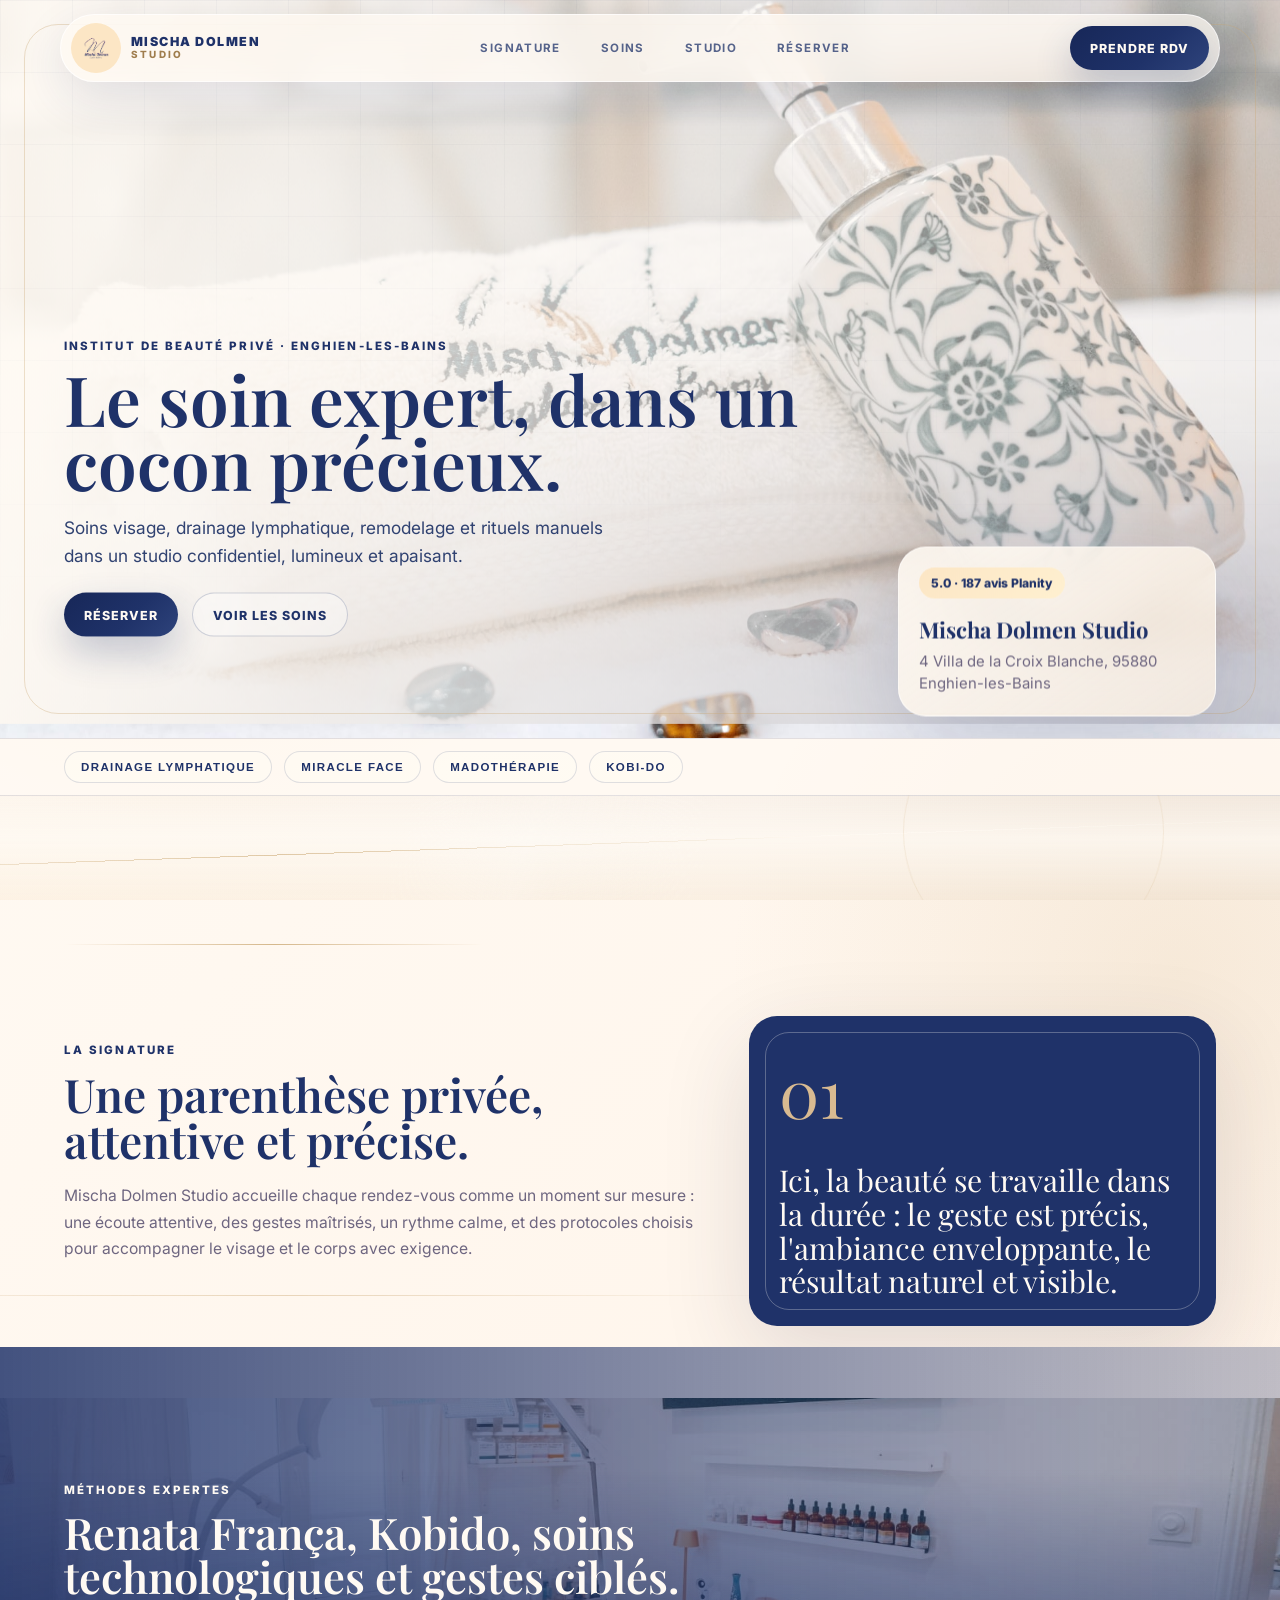
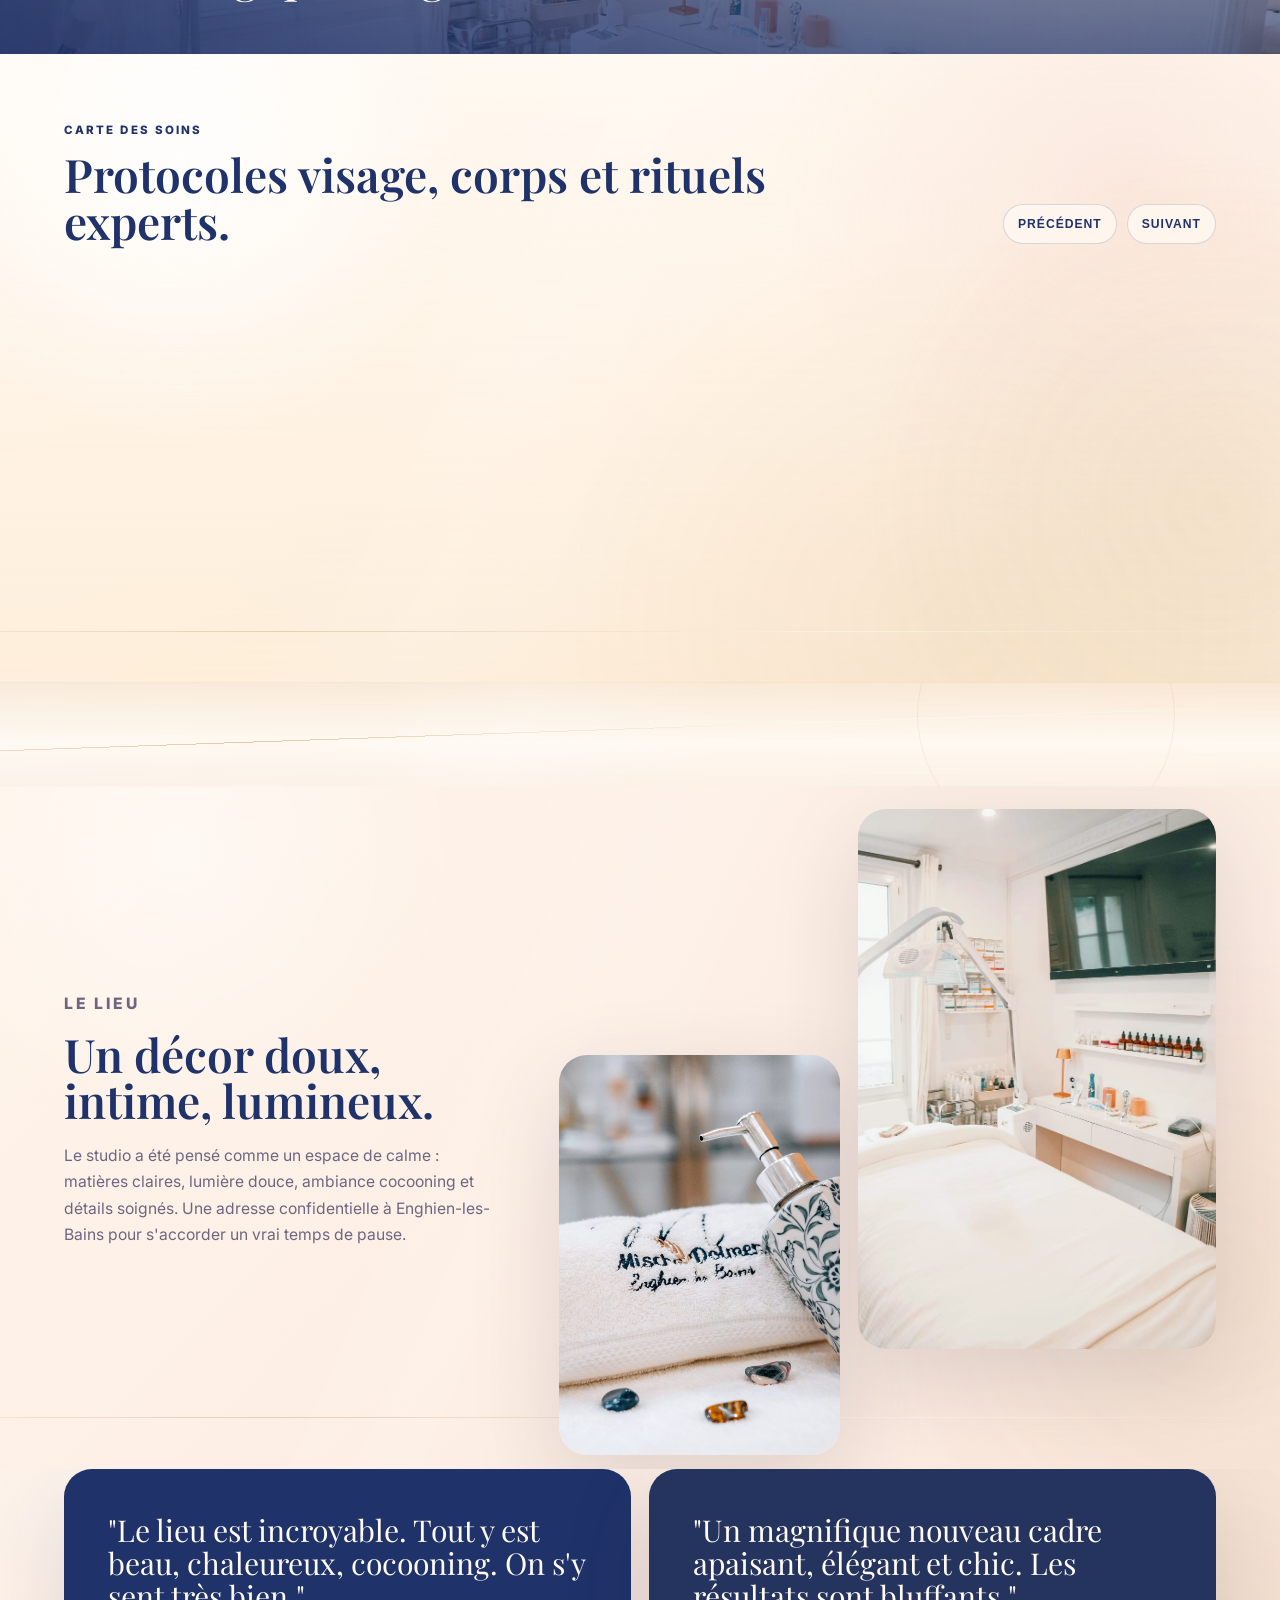
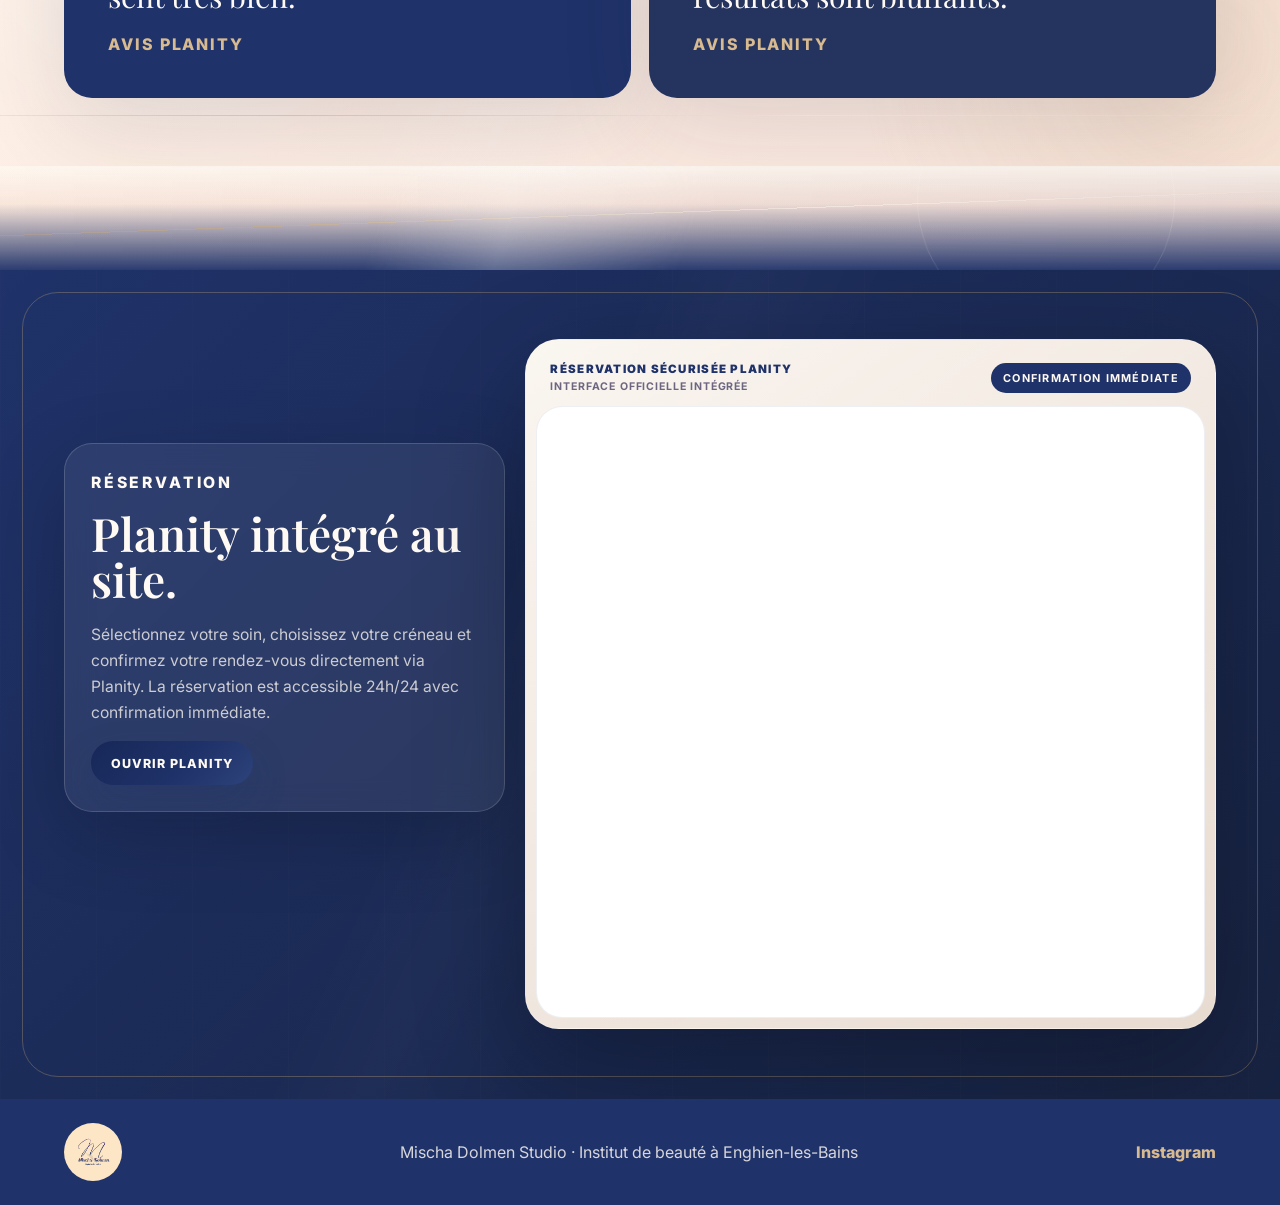
==== index.html @ 1330e783 "Add files via upload" ====
<!doctype html>
<html lang="fr">
  <head>
    <meta charset="utf-8">
    <meta name="viewport" content="width=device-width, initial-scale=1">
    <meta
      name="description"
      content="Mischa Dolmen Studio, institut de beauté luxe à Enghien-les-Bains. Drainage lymphatique, Miracle Face et soins Renata França.">
    <title>Mischa Dolmen Studio | Institut de beauté à Enghien-les-Bains</title>
    <link rel="preconnect" href="https://fonts.googleapis.com">
    <link rel="preconnect" href="https://fonts.gstatic.com" crossorigin>
    <link
      href="https://fonts.googleapis.com/css2?family=Inter:wght@400;500;600;700&family=Playfair+Display:wght@500;600;700&display=swap"
      rel="stylesheet">
    <link rel="stylesheet" href="styles.css?v=6">
  </head>
  <body>
    <header class="site-header" data-header>
      <a class="brand-lockup" href="#accueil" aria-label="Retour à l'accueil">
        <span class="brand-mark">
          <img src="assets/logo.png" alt="Mischa Dolmen Studio">
        </span>
        <span class="brand-title" aria-hidden="true">
          <strong>Mischa Dolmen</strong>
          <small>Studio</small>
        </span>
      </a>

      <nav class="desktop-nav" aria-label="Navigation principale">
        <a href="#signature">Signature</a>
        <a href="#soins">Soins</a>
        <a href="#studio">Studio</a>
        <a href="#reservation">Réserver</a>
      </nav>

      <a class="header-cta" href="#reservation">Prendre RDV</a>
    </header>

    <main id="accueil">
      <section class="hero luxury-surface">
        <div class="hero-media" aria-hidden="true" data-parallax data-speed="-0.14" data-range="62">
          <img src="assets/studio-detail.jpg?v=2" alt="">
        </div>
        <div class="hero-sheen" aria-hidden="true"></div>

        <div class="hero-content reveal" data-parallax data-speed="0.05">
          <p class="eyebrow">Institut de beauté privé · Enghien-les-Bains</p>
          <h1>Le soin expert, dans un cocon précieux.</h1>
          <p class="hero-copy">
            Soins visage, drainage lymphatique, remodelage et rituels manuels
            dans un studio confidentiel, lumineux et apaisant.
          </p>
          <div class="hero-actions">
            <a class="button primary" href="#reservation">Réserver</a>
            <a class="button ghost" href="#soins">Voir les soins</a>
          </div>
        </div>

        <aside class="hero-card reveal" aria-label="Informations rapides" data-parallax data-speed="-0.07" data-range="44">
          <span class="rating">5.0 · 187 avis Planity</span>
          <strong>Mischa Dolmen Studio</strong>
          <p>4 Villa de la Croix Blanche, 95880 Enghien-les-Bains</p>
        </aside>
      </section>

      <section class="marquee" aria-label="Accès rapides aux soins">
        <button type="button" data-service-jump="drainage">Drainage lymphatique</button>
        <button type="button" data-service-jump="miracle-face">Miracle Face</button>
        <button type="button" data-service-jump="madotherapie">Madothérapie</button>
        <button type="button" data-service-jump="kobido">KOBI-DO</button>
      </section>

      <div class="depth-transition depth-transition--pearl" aria-hidden="true" data-transition>
        <span></span>
        <span></span>
        <span></span>
      </div>

      <section class="section split ritual-section depth-scene" id="signature" data-depth-scene>
        <div class="section-copy reveal">
          <p class="eyebrow">La signature</p>
          <h2>Une parenthèse privée, attentive et précise.</h2>
          <p>
            Mischa Dolmen Studio accueille chaque rendez-vous comme un moment
            sur mesure : une écoute attentive, des gestes maîtrisés, un rythme
            calme, et des protocoles choisis pour accompagner le visage et le
            corps avec exigence.
          </p>
        </div>
        <div class="statement reveal" data-parallax data-speed="-0.1" data-range="48">
          <span>01</span>
          <p>
            Ici, la beauté se travaille dans la durée : le geste est précis,
            l'ambiance enveloppante, le résultat naturel et visible.
          </p>
        </div>
      </section>

      <section class="parallax-break" aria-label="Méthodes expertes">
        <div class="parallax-break__image" data-parallax data-speed="-0.12" data-range="82">
          <img src="assets/studio-room.jpg?v=2" alt="">
        </div>
        <div class="parallax-break__content reveal">
          <p class="eyebrow">Méthodes expertes</p>
          <h2>Renata França, Kobido, soins technologiques et gestes ciblés.</h2>
        </div>
      </section>

      <section class="section services depth-scene depth-scene--blush" id="soins" data-depth-scene>
        <div class="section-heading reveal">
          <div>
            <p class="eyebrow">Carte des soins</p>
            <h2>Protocoles visage, corps et rituels experts.</h2>
          </div>
          <div class="slider-controls" aria-label="Contrôles du slider des soins">
            <button class="slider-button" type="button" data-slider-prev aria-label="Voir les soins précédents">Précédent</button>
            <button class="slider-button" type="button" data-slider-next aria-label="Voir les soins suivants">Suivant</button>
          </div>
        </div>

        <div class="service-slider reveal" data-slider>
          <div class="service-track" data-slider-track>
            <article class="service-card" data-service-card="miracle-touch">
              <span>Signature</span>
              <h3>Miracle Touch</h3>
              <p>90 min · 180 €</p>
              <a href="#reservation">Réserver</a>
            </article>
            <article class="service-card" data-service-card="drainage">
              <span>Corps</span>
              <h3>Drainage Lymphatique</h3>
              <p>60 min · 130 €</p>
              <a href="#reservation">Réserver</a>
            </article>
            <article class="service-card" data-service-card="remodelage">
              <span>Corps</span>
              <h3>Remodelage</h3>
              <p>60 min · 130 €</p>
              <a href="#reservation">Réserver</a>
            </article>
            <article class="service-card" data-service-card="miracle-face">
              <span>Visage</span>
              <h3>Miracle Face</h3>
              <p>40 min · 80 €</p>
              <a href="#reservation">Réserver</a>
            </article>
            <article class="service-card">
              <span>Détente</span>
              <h3>Massage Relaxant</h3>
              <p>60 min · 130 €</p>
              <a href="#reservation">Réserver</a>
            </article>
            <article class="service-card" data-service-card="kobido">
              <span>Visage</span>
              <h3>KOBI-DO</h3>
              <p>60 min · 110 €</p>
              <a href="#reservation">Réserver</a>
            </article>
            <article class="service-card">
              <span>Visage</span>
              <h3>GUA SHA</h3>
              <p>60 min · 110 €</p>
              <a href="#reservation">Réserver</a>
            </article>
            <article class="service-card">
              <span>Technologie</span>
              <h3>Hydro-Facial Complet</h3>
              <p>60 min · 140 €</p>
              <a href="#reservation">Réserver</a>
            </article>
            <article class="service-card">
              <span>Peau</span>
              <h3>Nanoneedling</h3>
              <p>Anti-acné, anti-âge ou anti-tâche · 110 €</p>
              <a href="#reservation">Réserver</a>
            </article>
            <article class="service-card">
              <span>Peau</span>
              <h3>Peeling ciblé</h3>
              <p>Pure, Glow ou Refresh · 110 €</p>
              <a href="#reservation">Réserver</a>
            </article>
            <article class="service-card">
              <span>Combo</span>
              <h3>Miracle Face + Drainage</h3>
              <p>100 min · 195 €</p>
              <a href="#reservation">Réserver</a>
            </article>
            <article class="service-card">
              <span>Combo</span>
              <h3>Miracle Face + Remodelage</h3>
              <p>100 min · 195 €</p>
              <a href="#reservation">Réserver</a>
            </article>
            <article class="service-card" data-service-card="madotherapie">
              <span>Madothérapie</span>
              <h3>1 zone</h3>
              <p>50 min · 85 €</p>
              <a href="#reservation">Réserver</a>
            </article>
            <article class="service-card">
              <span>Madothérapie</span>
              <h3>Sur mesure</h3>
              <p>80 min · 180 €</p>
              <a href="#reservation">Réserver</a>
            </article>
            <article class="service-card">
              <span>Express</span>
              <h3>Massage crânien</h3>
              <p>30 €</p>
              <a href="#reservation">Réserver</a>
            </article>
          </div>
        </div>
      </section>

      <div class="depth-transition depth-transition--cream" aria-hidden="true" data-transition>
        <span></span>
        <span></span>
        <span></span>
      </div>

      <section class="studio depth-scene depth-scene--studio" id="studio" data-depth-scene>
        <div class="studio-copy reveal">
          <p class="eyebrow">Le lieu</p>
          <h2>Un décor doux, intime, lumineux.</h2>
          <p>
            Le studio a été pensé comme un espace de calme : matières claires,
            lumière douce, ambiance cocooning et détails soignés. Une adresse
            confidentielle à Enghien-les-Bains pour s'accorder un vrai temps de
            pause.
          </p>
        </div>
        <div class="studio-gallery">
          <img class="reveal" src="assets/studio-detail.jpg?v=2" alt="Détail élégant du studio Mischa Dolmen" data-parallax data-speed="-0.1" data-range="58">
          <img class="reveal" src="assets/studio-room.jpg?v=2" alt="Cabine de soin lumineuse du studio Mischa Dolmen" data-parallax data-speed="0.08" data-range="48">
        </div>
      </section>

      <section class="section testimonials depth-scene depth-scene--navy" aria-label="Avis clientes" data-depth-scene>
        <div class="quote-card reveal">
          <p>
            "Le lieu est incroyable. Tout y est beau, chaleureux, cocooning.
            On s'y sent très bien."
          </p>
          <span>Avis Planity</span>
        </div>
        <div class="quote-card reveal">
          <p>
            "Un magnifique nouveau cadre apaisant, élégant et chic. Les résultats
            sont bluffants."
          </p>
          <span>Avis Planity</span>
        </div>
      </section>

      <div class="depth-transition depth-transition--night" aria-hidden="true" data-transition>
        <span></span>
        <span></span>
        <span></span>
      </div>

      <section class="booking" id="reservation">
        <div class="booking-intro reveal">
          <p class="eyebrow">Réservation</p>
          <h2>Planity intégré au site.</h2>
          <p>
            Sélectionnez votre soin, choisissez votre créneau et confirmez votre
            rendez-vous directement via Planity. La réservation est accessible
            24h/24 avec confirmation immédiate.
          </p>
          <a
            class="button primary"
            href="https://www.planity.com/mischa-dolmen-studio-enghien-les-bains-95880"
            target="_blank"
            rel="noreferrer">
            Ouvrir Planity
          </a>
        </div>

        <div class="booking-embed reveal">
          <div class="embed-topline">
            <div>
              <span>Réservation sécurisée Planity</span>
              <small>Interface officielle intégrée</small>
            </div>
            <strong>Confirmation immédiate</strong>
          </div>
          <iframe
            title="Réservation Planity - Mischa Dolmen Studio"
            src="https://www.planity.com/mischa-dolmen-studio-enghien-les-bains-95880"
            loading="lazy">
          </iframe>
        </div>
      </section>
    </main>

    <footer class="site-footer">
      <img src="assets/logo.png" alt="Mischa Dolmen Studio">
      <p>Mischa Dolmen Studio · Institut de beauté à Enghien-les-Bains</p>
      <a href="https://www.instagram.com/mischa.dolmen/" target="_blank" rel="noreferrer">Instagram</a>
    </footer>

    <script src="script.js?v=3"></script>
  </body>
</html>
---- styles.css ----
:root {
  --peach: #fce6c5;
  --peach-quiet: #fff3e4;
  --cream: #fffaf3;
  --blush: #f6d8ce;
  --sand: #d8ba91;
  --champagne: #cba873;
  --gold-deep: #9f7d4d;
  --navy: #1f3269;
  --navy-soft: #304271;
  --ink: #17223f;
  --muted: #6e6680;
  --line: rgba(31, 50, 105, 0.13);
  --shadow: 0 28px 90px rgba(49, 40, 62, 0.14);
  --serif: "Playfair Display", Georgia, serif;
  --sans: Inter, "Open Sans", Arial, sans-serif;
}

* {
  box-sizing: border-box;
}

html {
  scroll-behavior: smooth;
  scroll-padding-top: 92px;
}

body {
  margin: 0;
  background:
    radial-gradient(circle at 16% 8%, rgba(252, 230, 197, 0.84), transparent 30rem),
    radial-gradient(circle at 92% 22%, rgba(203, 168, 115, 0.16), transparent 28rem),
    linear-gradient(135deg, #fffbf5 0%, #fff5eb 42%, #f7dfd5 100%);
  color: var(--ink);
  font-family: var(--sans);
}

body::before {
  position: fixed;
  inset: 0;
  z-index: -1;
  pointer-events: none;
  content: "";
  background-image:
    linear-gradient(rgba(31, 50, 105, 0.035) 1px, transparent 1px),
    linear-gradient(90deg, rgba(31, 50, 105, 0.03) 1px, transparent 1px);
  background-size: 72px 72px;
  mask-image: linear-gradient(to bottom, black, transparent 74%);
}

a {
  color: inherit;
  text-decoration: none;
}

img {
  display: block;
  max-width: 100%;
}

.site-header {
  position: fixed;
  top: 14px;
  left: 50%;
  z-index: 20;
  display: grid;
  grid-template-columns: auto 1fr auto;
  align-items: center;
  width: min(1160px, calc(100% - 32px));
  padding: 8px 10px;
  border: 1px solid rgba(255, 255, 255, 0.7);
  border-radius: 999px;
  background: rgba(255, 250, 243, 0.76);
  box-shadow: 0 18px 50px rgba(31, 50, 105, 0.11);
  backdrop-filter: blur(18px);
  transform: translateX(-50%);
  transition: background 220ms ease, box-shadow 220ms ease, transform 220ms ease;
}

.site-header.is-scrolled {
  background: rgba(255, 250, 243, 0.93);
  box-shadow: 0 16px 42px rgba(31, 50, 105, 0.16);
}

.brand-lockup {
  display: inline-flex;
  gap: 10px;
  align-items: center;
  min-width: 0;
}

.brand-mark {
  display: grid;
  flex: 0 0 auto;
  place-items: center;
  width: 50px;
  height: 50px;
  overflow: hidden;
  border-radius: 50%;
  background: var(--peach);
}

.brand-mark img {
  width: 44px;
  height: 44px;
  object-fit: contain;
}

.brand-title {
  display: grid;
  gap: 1px;
  color: var(--navy);
  line-height: 1;
  text-transform: uppercase;
}

.brand-title strong {
  font-size: 0.78rem;
  font-weight: 900;
  letter-spacing: 0.12em;
  white-space: nowrap;
}

.brand-title small {
  color: var(--gold-deep);
  font-size: 0.62rem;
  font-weight: 800;
  letter-spacing: 0.22em;
}

.desktop-nav {
  display: flex;
  justify-content: center;
  gap: clamp(16px, 3.6vw, 40px);
  color: var(--navy);
  font-size: 0.72rem;
  font-weight: 700;
  letter-spacing: 0.12em;
  text-transform: uppercase;
}

.desktop-nav a {
  opacity: 0.75;
  transition: opacity 180ms ease;
}

.desktop-nav a:hover {
  opacity: 1;
}

.header-cta,
.button {
  display: inline-flex;
  align-items: center;
  justify-content: center;
  min-height: 44px;
  padding: 0 20px;
  border-radius: 999px;
  font-size: 0.78rem;
  font-weight: 800;
  letter-spacing: 0.08em;
  text-transform: uppercase;
  transition: transform 240ms cubic-bezier(0.2, 0.8, 0.2, 1), box-shadow 240ms ease, background 240ms ease;
}

.header-cta,
.button.primary {
  background: linear-gradient(135deg, #172758 0%, var(--navy) 58%, #2e437b 100%);
  color: var(--cream);
  box-shadow: 0 16px 36px rgba(31, 50, 105, 0.24);
}

.header-cta:hover,
.button:hover,
.console-link:hover {
  transform: translateY(-2px);
}

.button.ghost {
  border: 1px solid rgba(31, 50, 105, 0.2);
  color: var(--navy);
  background: rgba(255, 255, 255, 0.34);
}

.button.secondary {
  background: var(--peach);
  color: var(--navy);
  box-shadow: inset 0 0 0 1px rgba(31, 50, 105, 0.1);
}

.hero {
  position: relative;
  display: grid;
  align-items: end;
  min-height: 82svh;
  padding: 112px clamp(18px, 5vw, 68px) 32px;
  overflow: hidden;
}

.luxury-surface::before {
  position: absolute;
  inset: 24px;
  z-index: -1;
  pointer-events: none;
  border: 1px solid rgba(203, 168, 115, 0.34);
  border-radius: 34px;
  content: "";
}

.hero-media {
  position: absolute;
  inset: 0;
  z-index: -2;
  will-change: transform;
}

.hero-media::after {
  position: absolute;
  inset: 0;
  content: "";
  background:
    linear-gradient(90deg, rgba(255, 250, 243, 0.96) 0%, rgba(255, 250, 243, 0.74) 42%, rgba(255, 244, 231, 0.4) 100%),
    linear-gradient(0deg, rgba(31, 50, 105, 0.34), transparent 48%);
}

.hero-media img {
  width: 100%;
  height: 100%;
  object-fit: cover;
  object-position: center 58%;
  filter: saturate(0.9) contrast(1.03);
  transform: scale(1.12);
}

.hero-sheen {
  position: absolute;
  inset: 0;
  z-index: -1;
  pointer-events: none;
  background:
    linear-gradient(115deg, transparent 0 38%, rgba(255, 255, 255, 0.22) 46%, transparent 56%),
    repeating-linear-gradient(90deg, rgba(203, 168, 115, 0.06) 0 1px, transparent 1px 108px);
  mix-blend-mode: soft-light;
  opacity: 0.35;
  transform: translate3d(calc(var(--scroll-progress, 0) * 28px), 0, 0);
  transition: transform 120ms linear;
}

.hero-content {
  max-width: 760px;
  padding-bottom: clamp(26px, 6vw, 66px);
}

.eyebrow {
  margin: 0 0 14px;
  color: var(--navy);
  font-size: 0.72rem;
  font-weight: 800;
  letter-spacing: 0.18em;
  text-transform: uppercase;
}

h1,
h2,
h3,
p {
  margin-top: 0;
}

h1,
h2 {
  color: var(--navy);
  font-family: var(--serif);
  font-weight: 600;
  letter-spacing: 0;
}

h1 {
  max-width: 840px;
  margin-bottom: 20px;
  font-size: clamp(3rem, 5.4vw, 5.15rem);
  line-height: 0.92;
}

h2 {
  margin-bottom: 20px;
  font-size: clamp(1.9rem, 3.6vw, 4.15rem);
  line-height: 1;
}

h3 {
  color: var(--navy);
  font-family: var(--serif);
  font-size: clamp(1.34rem, 1.95vw, 1.82rem);
  font-weight: 600;
  line-height: 1.04;
}

.hero-copy {
  max-width: 540px;
  color: var(--navy-soft);
  font-size: clamp(0.96rem, 1.35vw, 1.08rem);
  line-height: 1.58;
}

.hero-actions {
  display: flex;
  flex-wrap: wrap;
  gap: 14px;
  margin-top: 24px;
}

.hero-card {
  position: absolute;
  right: clamp(18px, 5vw, 68px);
  bottom: 34px;
  width: min(318px, calc(100% - 36px));
  padding: 20px;
  border: 1px solid rgba(255, 255, 255, 0.58);
  border-radius: 28px;
  background:
    linear-gradient(145deg, rgba(255, 250, 243, 0.9), rgba(255, 243, 228, 0.72));
  box-shadow: 0 30px 90px rgba(31, 50, 105, 0.18);
  backdrop-filter: blur(18px);
  will-change: transform;
}

.hero-card::before,
.statement::after {
  position: absolute;
  top: 18px;
  right: 20px;
  width: 46px;
  height: 46px;
  pointer-events: none;
  content: "";
  background:
    linear-gradient(90deg, transparent 47%, rgba(203, 168, 115, 0.75) 50%, transparent 53%),
    linear-gradient(0deg, transparent 47%, rgba(203, 168, 115, 0.75) 50%, transparent 53%);
  opacity: 0.5;
  display: none;
}

.hero-card .rating {
  display: inline-flex;
  margin-bottom: 20px;
  padding: 8px 12px;
  border-radius: 999px;
  background: linear-gradient(135deg, var(--peach), #fff0d0);
  color: var(--navy);
  font-size: 0.76rem;
  font-weight: 800;
}

.hero-card strong {
  display: block;
  color: var(--navy);
  font-family: var(--serif);
  font-size: 1.38rem;
  line-height: 1;
}

.hero-card p {
  margin: 10px 0 0;
  color: var(--muted);
  font-size: 0.93rem;
  line-height: 1.5;
}

.marquee {
  display: flex;
  gap: 12px;
  padding: 12px clamp(18px, 5vw, 68px);
  overflow-x: auto;
  border-block: 1px solid var(--line);
  background: rgba(255, 250, 243, 0.68);
}

.marquee button {
  appearance: none;
  flex: 0 0 auto;
  padding: 9px 16px;
  border: 1px solid rgba(31, 50, 105, 0.14);
  border-radius: 999px;
  background: rgba(255, 250, 243, 0.64);
  color: var(--navy);
  cursor: pointer;
  font-size: 0.72rem;
  font-weight: 800;
  letter-spacing: 0.12em;
  text-transform: uppercase;
  transition: background 220ms ease, border-color 220ms ease, transform 220ms ease;
}

.marquee button:hover,
.marquee button.is-active {
  border-color: rgba(31, 50, 105, 0.34);
  background: var(--peach);
  transform: translateY(-1px);
}

.section {
  padding: clamp(44px, 5.4vw, 76px) clamp(18px, 5vw, 68px);
}

.depth-scene {
  --scene-progress: 0.5;
  position: relative;
  isolation: isolate;
  overflow: hidden;
}

.depth-scene > * {
  position: relative;
  z-index: 1;
}

.depth-scene:not(.ritual-section)::before {
  position: absolute;
  inset: -24% -12%;
  z-index: 0;
  pointer-events: none;
  content: "";
  background:
    radial-gradient(circle at 20% 24%, rgba(255, 255, 255, 0.62), transparent 18rem),
    radial-gradient(circle at 84% 72%, rgba(203, 168, 115, 0.22), transparent 22rem),
    linear-gradient(116deg, transparent 0 36%, rgba(255, 255, 255, 0.18) 44%, transparent 54%);
  opacity: 0.72;
  transform:
    translate3d(
      calc((var(--scene-progress) - 0.5) * -54px),
      calc((var(--scene-progress) - 0.5) * 78px),
      0
    )
    rotate(-3deg);
  will-change: transform;
}

.depth-scene::after {
  position: absolute;
  right: -12%;
  bottom: clamp(16px, 4vw, 52px);
  left: -12%;
  z-index: 0;
  height: 1px;
  pointer-events: none;
  content: "";
  background: linear-gradient(90deg, transparent, rgba(203, 168, 115, 0.74), rgba(255, 250, 243, 0.8), transparent);
  opacity: 0.58;
  transform: translate3d(calc((var(--scene-progress) - 0.5) * 180px), 0, 0);
  will-change: transform;
}

.depth-scene--blush::before {
  background:
    radial-gradient(circle at 12% 18%, rgba(246, 216, 206, 0.66), transparent 17rem),
    radial-gradient(circle at 88% 72%, rgba(252, 230, 197, 0.52), transparent 24rem),
    linear-gradient(116deg, transparent 0 34%, rgba(255, 250, 243, 0.22) 44%, transparent 56%);
}

.depth-scene--studio::before {
  opacity: 0.82;
  background:
    radial-gradient(circle at 18% 16%, rgba(255, 255, 255, 0.72), transparent 16rem),
    radial-gradient(circle at 86% 68%, rgba(203, 168, 115, 0.24), transparent 24rem),
    linear-gradient(122deg, transparent 0 38%, rgba(252, 230, 197, 0.2) 47%, transparent 58%);
}

.depth-scene--navy::before {
  opacity: 0.36;
  background:
    radial-gradient(circle at 10% 10%, rgba(203, 168, 115, 0.34), transparent 16rem),
    radial-gradient(circle at 90% 90%, rgba(31, 50, 105, 0.24), transparent 18rem),
    linear-gradient(120deg, transparent 0 36%, rgba(255, 255, 255, 0.16) 46%, transparent 58%);
}

.depth-transition {
  --transition-progress: 0.5;
  position: relative;
  height: clamp(74px, 8.2vw, 118px);
  margin-block: -1px;
  overflow: hidden;
  isolation: isolate;
  background:
    linear-gradient(180deg, rgba(255, 250, 243, 0.08), rgba(255, 250, 243, 0.72) 42%, rgba(252, 230, 197, 0.2)),
    linear-gradient(90deg, rgba(203, 168, 115, 0.04), rgba(31, 50, 105, 0.04));
}

.depth-transition span {
  position: absolute;
  pointer-events: none;
  will-change: transform;
}

.depth-transition span:nth-child(1) {
  top: 48%;
  right: -14%;
  left: -14%;
  height: 1px;
  background: linear-gradient(90deg, transparent, rgba(203, 168, 115, 0.82), rgba(255, 250, 243, 0.86), transparent);
  opacity: 0.72;
  transform: translate3d(calc((var(--transition-progress) - 0.5) * 230px), 0, 0) rotate(-2deg);
}

.depth-transition span:nth-child(2) {
  top: 50%;
  right: clamp(18px, 12vw, 170px);
  width: clamp(130px, 22vw, 280px);
  aspect-ratio: 1;
  border: 1px solid rgba(203, 168, 115, 0.34);
  border-radius: 50%;
  opacity: 0.5;
  transform:
    translate3d(
      calc((var(--transition-progress) - 0.5) * -120px),
      calc(-50% + ((var(--transition-progress) - 0.5) * 38px)),
      0
    )
    scale(calc(0.92 + (var(--transition-progress) * 0.12)));
}

.depth-transition span:nth-child(3) {
  inset: -70% -20%;
  background:
    linear-gradient(112deg, transparent 0 40%, rgba(255, 255, 255, 0.52) 47%, transparent 57%),
    linear-gradient(84deg, transparent 0 43%, rgba(203, 168, 115, 0.16) 48%, transparent 55%);
  opacity: 0.42;
  mix-blend-mode: screen;
  transform: translate3d(calc((var(--transition-progress) - 0.5) * 150px), 0, 0) rotate(-4deg);
}

.depth-transition--cream {
  background:
    linear-gradient(180deg, rgba(252, 230, 197, 0.34), rgba(255, 250, 243, 0.9) 58%, rgba(255, 245, 235, 0.6)),
    linear-gradient(90deg, rgba(31, 50, 105, 0.04), rgba(203, 168, 115, 0.08));
}

.depth-transition--night {
  background:
    linear-gradient(180deg, rgba(255, 250, 243, 0.74) 0%, rgba(247, 223, 213, 0.42) 36%, rgba(31, 50, 105, 0.96) 100%),
    linear-gradient(90deg, rgba(203, 168, 115, 0.04), rgba(31, 50, 105, 0.14));
}

.depth-transition--night span:nth-child(1) {
  background: linear-gradient(90deg, transparent, rgba(203, 168, 115, 0.72), rgba(255, 250, 243, 0.64), transparent);
}

.depth-transition--night span:nth-child(2) {
  border-color: rgba(255, 250, 243, 0.28);
}

.split {
  display: grid;
  grid-template-columns: minmax(0, 1.15fr) minmax(280px, 0.85fr);
  gap: clamp(24px, 4.2vw, 58px);
  align-items: end;
}

.section-copy p:not(.eyebrow),
.studio-copy p,
.booking-intro p {
  max-width: 650px;
  color: var(--muted);
  font-size: 0.98rem;
  line-height: 1.68;
}

.statement {
  position: relative;
  min-height: 310px;
  padding: 30px;
  border-radius: 28px;
  background:
    linear-gradient(160deg, rgba(31, 50, 105, 0.95), rgba(31, 50, 105, 0.78)),
    var(--navy);
  color: var(--cream);
  box-shadow: var(--shadow);
  overflow: hidden;
  will-change: transform;
}

.statement::before {
  position: absolute;
  inset: 16px;
  border: 1px solid rgba(255, 250, 243, 0.28);
  border-radius: 24px;
  content: "";
}

.statement span {
  color: var(--sand);
  font-family: var(--serif);
  font-size: 4.2rem;
}

.statement p {
  position: absolute;
  right: 30px;
  bottom: 28px;
  left: 30px;
  margin: 0;
  font-family: var(--serif);
  font-size: clamp(1.32rem, 2.35vw, 1.95rem);
  line-height: 1.12;
}

.ritual-section {
  position: relative;
}

.ritual-section::before {
  position: absolute;
  top: 10%;
  left: clamp(18px, 5vw, 68px);
  z-index: 0;
  width: min(420px, 70vw);
  height: 1px;
  content: "";
  background: linear-gradient(90deg, transparent, rgba(203, 168, 115, 0.8), transparent);
}

.parallax-break {
  position: relative;
  min-height: clamp(240px, 24vw, 320px);
  overflow: hidden;
  display: grid;
  align-items: end;
  padding: clamp(34px, 4.8vw, 56px) clamp(18px, 5vw, 68px);
  isolation: isolate;
}

.parallax-break::after {
  position: absolute;
  inset: 0;
  z-index: -1;
  content: "";
  background:
    linear-gradient(90deg, rgba(31, 50, 105, 0.84), rgba(31, 50, 105, 0.28)),
    linear-gradient(0deg, rgba(31, 50, 105, 0.52), transparent 60%);
}

.parallax-break__image {
  position: absolute;
  inset: -10% 0;
  z-index: -2;
  will-change: transform;
}

.parallax-break__image img {
  width: 100%;
  height: 100%;
  object-fit: cover;
  filter: saturate(0.86) contrast(1.04);
}

.parallax-break__content {
  max-width: 760px;
}

.parallax-break__content .eyebrow,
.parallax-break__content h2 {
  color: var(--cream);
}

.parallax-break__content h2 {
  margin-bottom: 0;
  font-size: clamp(1.9rem, 3.4vw, 3.9rem);
}

.services {
  background:
    radial-gradient(circle at 14% 16%, rgba(255, 255, 255, 0.72), transparent 18rem),
    radial-gradient(circle at 88% 22%, rgba(246, 216, 206, 0.44), transparent 22rem),
    radial-gradient(circle at 74% 88%, rgba(203, 168, 115, 0.12), transparent 24rem),
    linear-gradient(180deg, rgba(255, 250, 243, 0.66), rgba(252, 230, 197, 0.44));
}

.section-heading {
  display: flex;
  justify-content: space-between;
  gap: 22px;
  align-items: end;
  margin-bottom: 22px;
}

.section-heading h2 {
  max-width: 760px;
  margin-bottom: 0;
}

.slider-controls {
  display: flex;
  gap: 10px;
  flex: 0 0 auto;
}

.slider-button {
  min-height: 40px;
  padding: 0 14px;
  border: 1px solid rgba(31, 50, 105, 0.16);
  border-radius: 999px;
  background: rgba(255, 250, 243, 0.74);
  color: var(--navy);
  font-size: 0.76rem;
  font-weight: 900;
  letter-spacing: 0.08em;
  text-transform: uppercase;
  transition: background 180ms ease, transform 180ms ease;
}

.slider-button:hover {
  background: var(--peach);
  transform: translateY(-1px);
}

.service-slider {
  position: relative;
  overflow: hidden;
}

.service-track {
  display: flex;
  gap: 16px;
  overflow-x: auto;
  padding: 4px 2px 18px;
  cursor: grab;
  scroll-behavior: smooth;
  scroll-snap-type: x mandatory;
  scrollbar-width: none;
  touch-action: pan-y;
  user-select: none;
}

.service-track::-webkit-scrollbar {
  display: none;
}

.service-track.is-dragging {
  cursor: grabbing;
  scroll-behavior: auto;
  scroll-snap-type: none;
}

.service-track.is-dragging .service-card {
  pointer-events: none;
}

.service-card {
  --lift-y: 0px;
  display: flex;
  flex-direction: column;
  flex: 0 0 min(330px, 82vw);
  scroll-snap-align: start;
  min-height: 305px;
  padding: 24px;
  border: 1px solid rgba(31, 50, 105, 0.12);
  border-radius: 26px;
  background:
    linear-gradient(160deg, rgba(255, 250, 243, 0.92), rgba(255, 239, 224, 0.72));
  box-shadow: 0 18px 56px rgba(49, 40, 62, 0.08);
  transition: transform 260ms cubic-bezier(0.2, 0.8, 0.2, 1), box-shadow 260ms ease, border-color 260ms ease;
  overflow: hidden;
  position: relative;
}

.service-card::before {
  position: absolute;
  top: 0;
  left: 24px;
  right: 24px;
  height: 1px;
  content: "";
  background: linear-gradient(90deg, transparent, rgba(203, 168, 115, 0.75), transparent);
}

.service-card:hover {
  --lift-y: -6px;
  border-color: rgba(31, 50, 105, 0.24);
  box-shadow: 0 26px 70px rgba(49, 40, 62, 0.13);
}

.service-card.is-highlighted,
.service-card.is-expanded {
  border-color: rgba(31, 50, 105, 0.34);
  box-shadow: 0 28px 76px rgba(31, 50, 105, 0.16);
}

.service-card span {
  display: inline-flex;
  margin-bottom: 38px;
  padding: 8px 12px;
  border-radius: 999px;
  background: linear-gradient(135deg, var(--peach), #fff1d5);
  color: var(--navy);
  font-size: 0.68rem;
  font-weight: 800;
  letter-spacing: 0.14em;
  text-transform: uppercase;
}

.service-card > p:not(.service-detail) {
  min-height: 48px;
  color: var(--muted);
  font-size: 0.95rem;
  line-height: 1.58;
}

.service-detail {
  max-height: 0;
  margin: 0;
  overflow: hidden;
  color: rgba(23, 34, 63, 0.78);
  font-size: 0.9rem;
  line-height: 1.58;
  opacity: 0;
  transform: translateY(-4px);
  transition: max-height 320ms ease, margin 320ms ease, opacity 260ms ease, transform 260ms ease;
}

.service-card.is-expanded .service-detail {
  max-height: 180px;
  margin: 0 0 12px;
  opacity: 1;
  transform: translateY(0);
}

.service-card .service-detail-hint {
  display: flex;
  width: fit-content;
  justify-content: center;
  margin: auto auto 16px;
  color: var(--gold-deep);
  font-size: 0.72rem;
  font-weight: 900;
  letter-spacing: 0.12em;
  text-transform: uppercase;
}

.service-card.is-expanded .service-detail-hint {
  color: var(--navy);
}

.service-card a {
  display: flex;
  width: fit-content;
  align-items: center;
  justify-content: center;
  margin-inline: auto;
  margin-top: 0;
  padding-top: 2px;
  color: var(--navy);
  font-weight: 800;
}

.studio {
  display: grid;
  grid-template-columns: minmax(280px, 0.8fr) minmax(0, 1.2fr);
  gap: clamp(24px, 4.4vw, 60px);
  align-items: center;
  padding: clamp(46px, 5.6vw, 78px) clamp(18px, 5vw, 68px);
}

.studio-gallery {
  display: grid;
  grid-template-columns: 0.88fr 1.12fr;
  gap: 18px;
  align-items: end;
}

.studio-gallery img {
  width: 100%;
  object-fit: cover;
  border-radius: 28px;
  box-shadow: var(--shadow);
  will-change: transform;
}

.studio-gallery img:first-child {
  height: 400px;
}

.studio-gallery img:last-child {
  height: 540px;
}

.testimonials {
  display: grid;
  grid-template-columns: 1fr 1fr;
  gap: 18px;
  padding-top: 0;
  padding-bottom: clamp(44px, 5.4vw, 76px);
}

.quote-card {
  padding: clamp(24px, 4.2vw, 44px);
  border-radius: 28px;
  background: var(--navy);
  color: var(--cream);
  box-shadow: var(--shadow);
}

.quote-card:nth-child(2) {
  background: #25345f;
}

.quote-card p {
  margin-bottom: 22px;
  font-family: var(--serif);
  font-size: clamp(1.38rem, 2.35vw, 2.5rem);
  line-height: 1.1;
}

.quote-card span {
  color: var(--sand);
  font-weight: 800;
  letter-spacing: 0.12em;
  text-transform: uppercase;
}

.booking {
  position: relative;
  display: grid;
  grid-template-columns: minmax(280px, 0.78fr) minmax(0, 1.22fr);
  gap: 20px;
  padding: clamp(44px, 5.4vw, 74px) clamp(18px, 5vw, 68px);
  background:
    linear-gradient(135deg, rgba(31, 50, 105, 0.95), rgba(23, 34, 63, 0.94)),
    var(--navy);
  scroll-margin-top: 86px;
  overflow: hidden;
}

.booking::before {
  position: absolute;
  inset: 22px;
  border: 1px solid rgba(203, 168, 115, 0.32);
  border-radius: 36px;
  pointer-events: none;
  content: "";
}

.booking::after {
  position: absolute;
  inset: 0;
  pointer-events: none;
  content: "";
  background:
    linear-gradient(115deg, transparent 0 38%, rgba(255, 255, 255, 0.08) 45%, transparent 55%),
    repeating-linear-gradient(90deg, rgba(255, 250, 243, 0.04) 0 1px, transparent 1px 96px);
  opacity: 0.26;
}

.booking-intro {
  position: sticky;
  top: 104px;
  z-index: 1;
  align-self: start;
  padding: 26px;
  border: 1px solid rgba(255, 250, 243, 0.16);
  border-radius: 28px;
  background: rgba(255, 250, 243, 0.07);
  box-shadow: 0 24px 80px rgba(0, 0, 0, 0.18);
  backdrop-filter: blur(14px);
  will-change: transform;
}

.booking-intro h2 {
  font-size: clamp(2rem, 3.6vw, 3.55rem);
}

.booking-intro .eyebrow,
.booking-intro h2 {
  color: var(--cream);
}

.booking-intro p {
  color: rgba(255, 250, 243, 0.76);
  line-height: 1.65;
}

.booking-embed {
  position: relative;
  z-index: 1;
  padding: 10px;
  overflow: hidden;
  border: 1px solid rgba(255, 250, 243, 0.2);
  border-radius: 34px;
  background:
    linear-gradient(145deg, rgba(255, 250, 243, 0.98), rgba(255, 239, 224, 0.9));
  box-shadow: 0 36px 110px rgba(0, 0, 0, 0.28);
}

.embed-topline {
  display: flex;
  align-items: center;
  justify-content: space-between;
  gap: 14px;
  padding: 12px 14px 13px;
  color: var(--navy);
  font-size: 0.72rem;
  font-weight: 900;
  letter-spacing: 0.11em;
  text-transform: uppercase;
}

.embed-topline div {
  display: grid;
  gap: 4px;
}

.embed-topline small {
  color: var(--muted);
  font-size: 0.66rem;
  font-weight: 700;
  letter-spacing: 0.08em;
}

.embed-topline strong {
  flex: 0 0 auto;
  padding: 8px 12px;
  border-radius: 999px;
  background: var(--navy);
  color: var(--cream);
  font-size: 0.68rem;
}

.booking-embed iframe {
  display: block;
  width: 100%;
  height: min(690px, 68vh);
  min-height: 610px;
  border: 0;
  border-radius: 26px;
  background: white;
  box-shadow: inset 0 0 0 1px rgba(31, 50, 105, 0.08);
}

.site-footer {
  display: flex;
  flex-wrap: wrap;
  gap: 18px;
  align-items: center;
  justify-content: space-between;
  padding: 24px clamp(18px, 5vw, 68px);
  background: var(--navy);
  color: var(--cream);
}

.site-footer img {
  width: 58px;
  height: 58px;
  object-fit: contain;
  border-radius: 50%;
  background: var(--peach);
}

.site-footer p {
  margin: 0;
  opacity: 0.82;
}

.site-footer a {
  color: var(--sand);
  font-weight: 800;
}

.reveal {
  --lift-y: 0px;
  --parallax-y: 0px;
  --reveal-y: 18px;
  opacity: 0;
  transform: translate3d(0, calc(var(--reveal-y) + var(--parallax-y) + var(--lift-y)), 0);
  transition: opacity 720ms ease, transform 720ms cubic-bezier(0.2, 0.8, 0.2, 1);
}

.reveal.is-visible {
  --reveal-y: 0px;
  opacity: 1;
}

[data-parallax]:not(.reveal) {
  --parallax-y: 0px;
  transform: translate3d(0, var(--parallax-y), 0);
  will-change: transform;
}

@keyframes sheenDrift {
  from {
    transform: translateX(-8%);
    opacity: 0.38;
  }

  to {
    transform: translateX(8%);
    opacity: 0.82;
  }
}

@keyframes glint {
  0%,
  62%,
  100% {
    transform: scale(0.78) rotate(0deg);
    opacity: 0.22;
  }

  72% {
    transform: scale(1.08) rotate(12deg);
    opacity: 0.72;
  }
}

@keyframes softFloat {
  0%,
  100% {
    transform: translateY(0);
  }

  50% {
    transform: translateY(-4px);
  }
}

@media (max-width: 920px) {
  .desktop-nav {
    display: none;
  }

  .site-header {
    grid-template-columns: auto auto;
    justify-content: space-between;
  }

  .hero {
    min-height: auto;
    padding-top: 108px;
  }

  .hero-card {
    position: relative;
    right: auto;
    bottom: auto;
    margin-top: 28px;
  }

  .split,
  .studio,
  .booking,
  .testimonials {
    grid-template-columns: 1fr;
  }

  .section-heading {
    align-items: flex-start;
    flex-direction: column;
  }

  .booking-intro {
    position: static;
  }

  .parallax-break {
    min-height: 300px;
  }

  .depth-transition {
    height: clamp(64px, 11vw, 94px);
  }
}

@media (max-width: 640px) {
  .site-header {
    top: 12px;
    width: calc(100% - 20px);
    border-radius: 26px;
  }

  .header-cta {
    min-height: 44px;
    padding: 0 14px;
    font-size: 0.72rem;
  }

  .brand-mark {
    width: 46px;
    height: 46px;
  }

  .brand-mark img {
    width: 40px;
    height: 40px;
  }

  .brand-title strong {
    font-size: 0.72rem;
    letter-spacing: 0.1em;
  }

  .brand-title small {
    font-size: 0.56rem;
    letter-spacing: 0.18em;
  }

  .hero {
    padding-inline: 18px;
    padding-bottom: 30px;
  }

  h1 {
    font-size: clamp(2.55rem, 13vw, 3.8rem);
  }

  h2 {
    font-size: clamp(1.85rem, 9.8vw, 3rem);
  }

  .eyebrow {
    font-size: 0.68rem;
    letter-spacing: 0.12em;
  }

  .marquee {
    display: grid;
    grid-template-columns: repeat(2, minmax(0, 1fr));
    gap: 8px;
    padding: 12px 18px;
    overflow: visible;
  }

  .marquee button {
    width: 100%;
    padding: 10px 10px;
    white-space: normal;
    line-height: 1.22;
    text-align: center;
  }

  .section,
  .studio,
  .booking {
    padding-inline: 18px;
  }

  .section {
    padding-top: 44px;
    padding-bottom: 44px;
  }

  .depth-transition {
    height: clamp(56px, 16vw, 78px);
  }

  .depth-transition span:nth-child(2) {
    right: -34px;
    width: 150px;
  }

  .parallax-break {
    min-height: 270px;
    padding-inline: 18px;
  }

  .parallax-break__content h2 {
    font-size: clamp(1.85rem, 9.4vw, 2.9rem);
  }

  .statement {
    min-height: 290px;
  }

  .studio-gallery {
    grid-template-columns: 1fr;
  }

  .studio-gallery img:first-child,
  .studio-gallery img:last-child {
    height: 320px;
  }

  .booking::before {
    inset: 14px;
    border-radius: 28px;
  }

  .booking-embed {
    border-radius: 30px;
  }

  .embed-topline {
    align-items: flex-start;
    flex-direction: column;
    font-size: 0.72rem;
  }

  .booking-embed iframe {
    min-height: 610px;
    height: 610px;
    border-radius: 22px;
  }
}

@media (max-width: 420px) {
  .brand-lockup {
    gap: 8px;
  }

  .brand-title strong {
    max-width: 88px;
    overflow: hidden;
    text-overflow: ellipsis;
  }
}

@media (prefers-reduced-motion: reduce) {
  html {
    scroll-behavior: auto;
  }

  *,
  *::before,
  *::after {
    animation-duration: 0.001ms !important;
    animation-iteration-count: 1 !important;
    transition-duration: 0.001ms !important;
  }

  [data-parallax],
  .reveal,
  .depth-transition span,
  .depth-scene::before,
  .depth-scene::after {
    transform: none !important;
  }
}
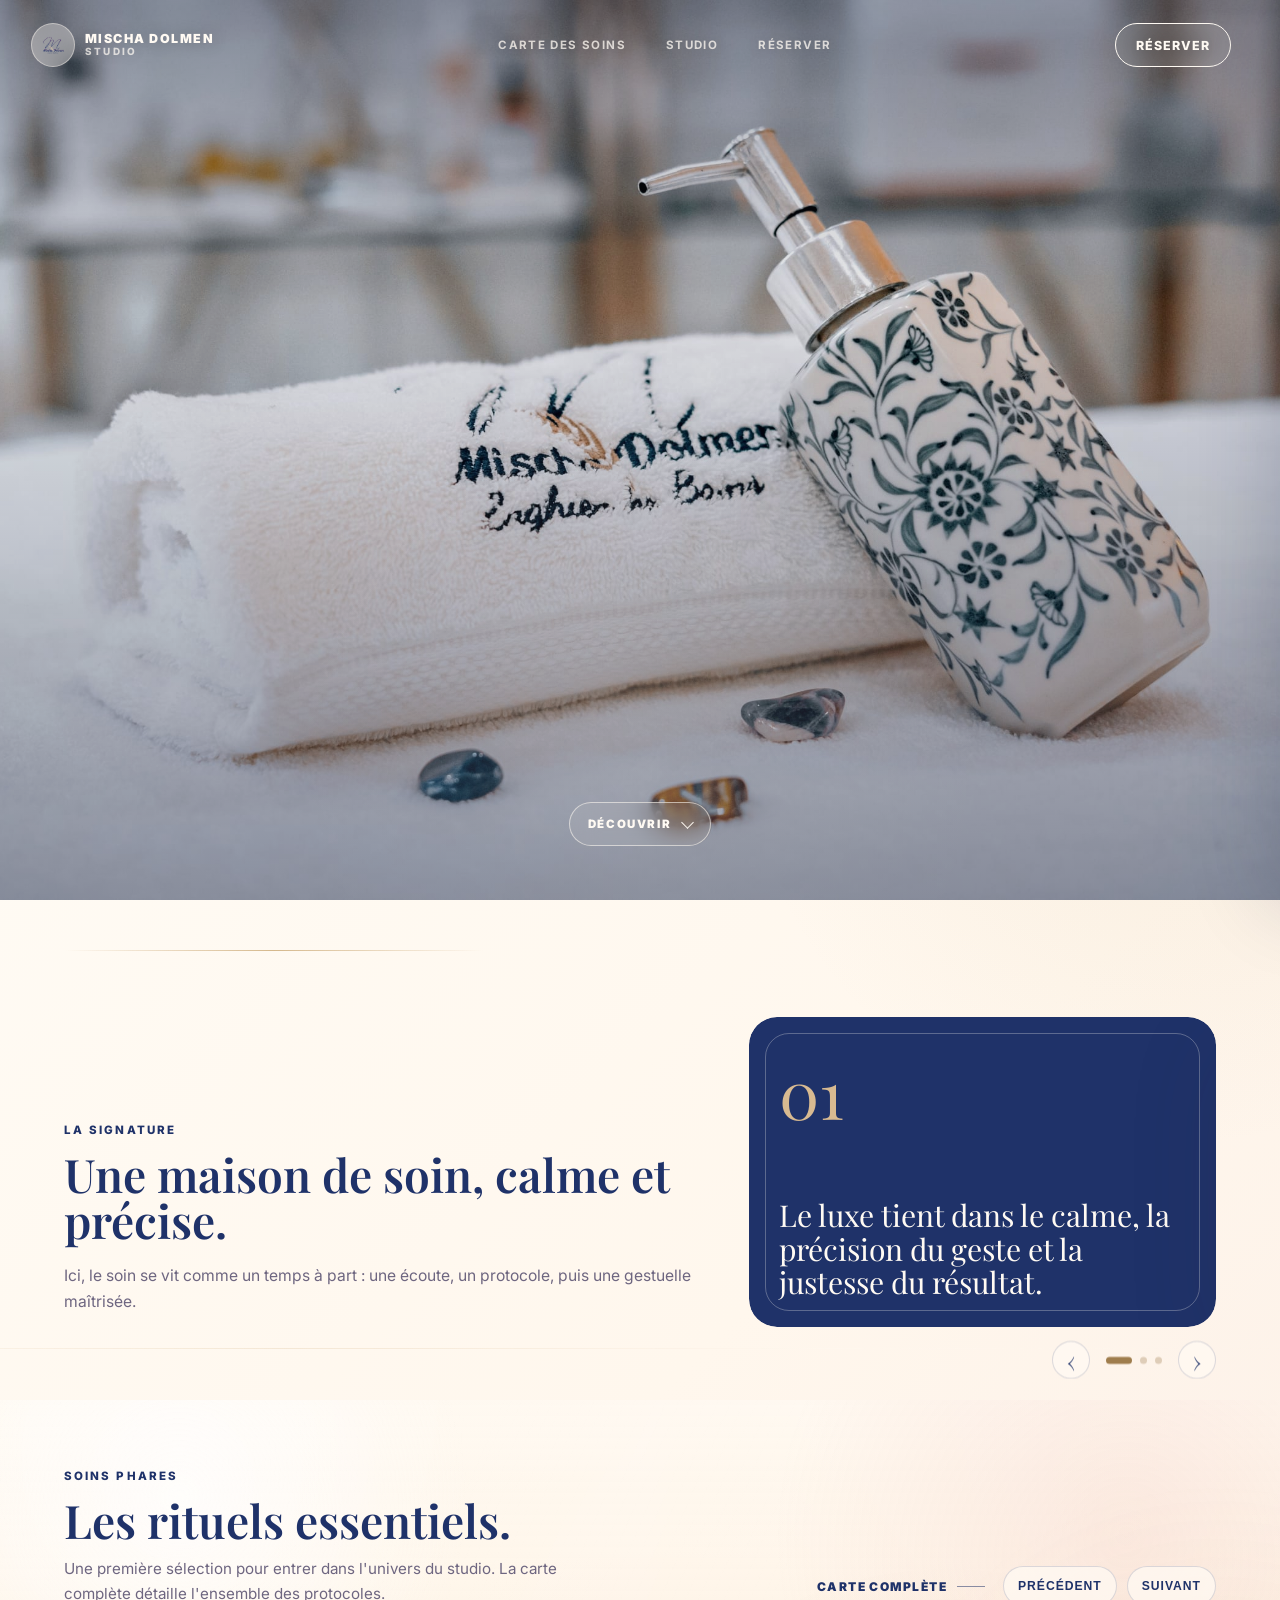
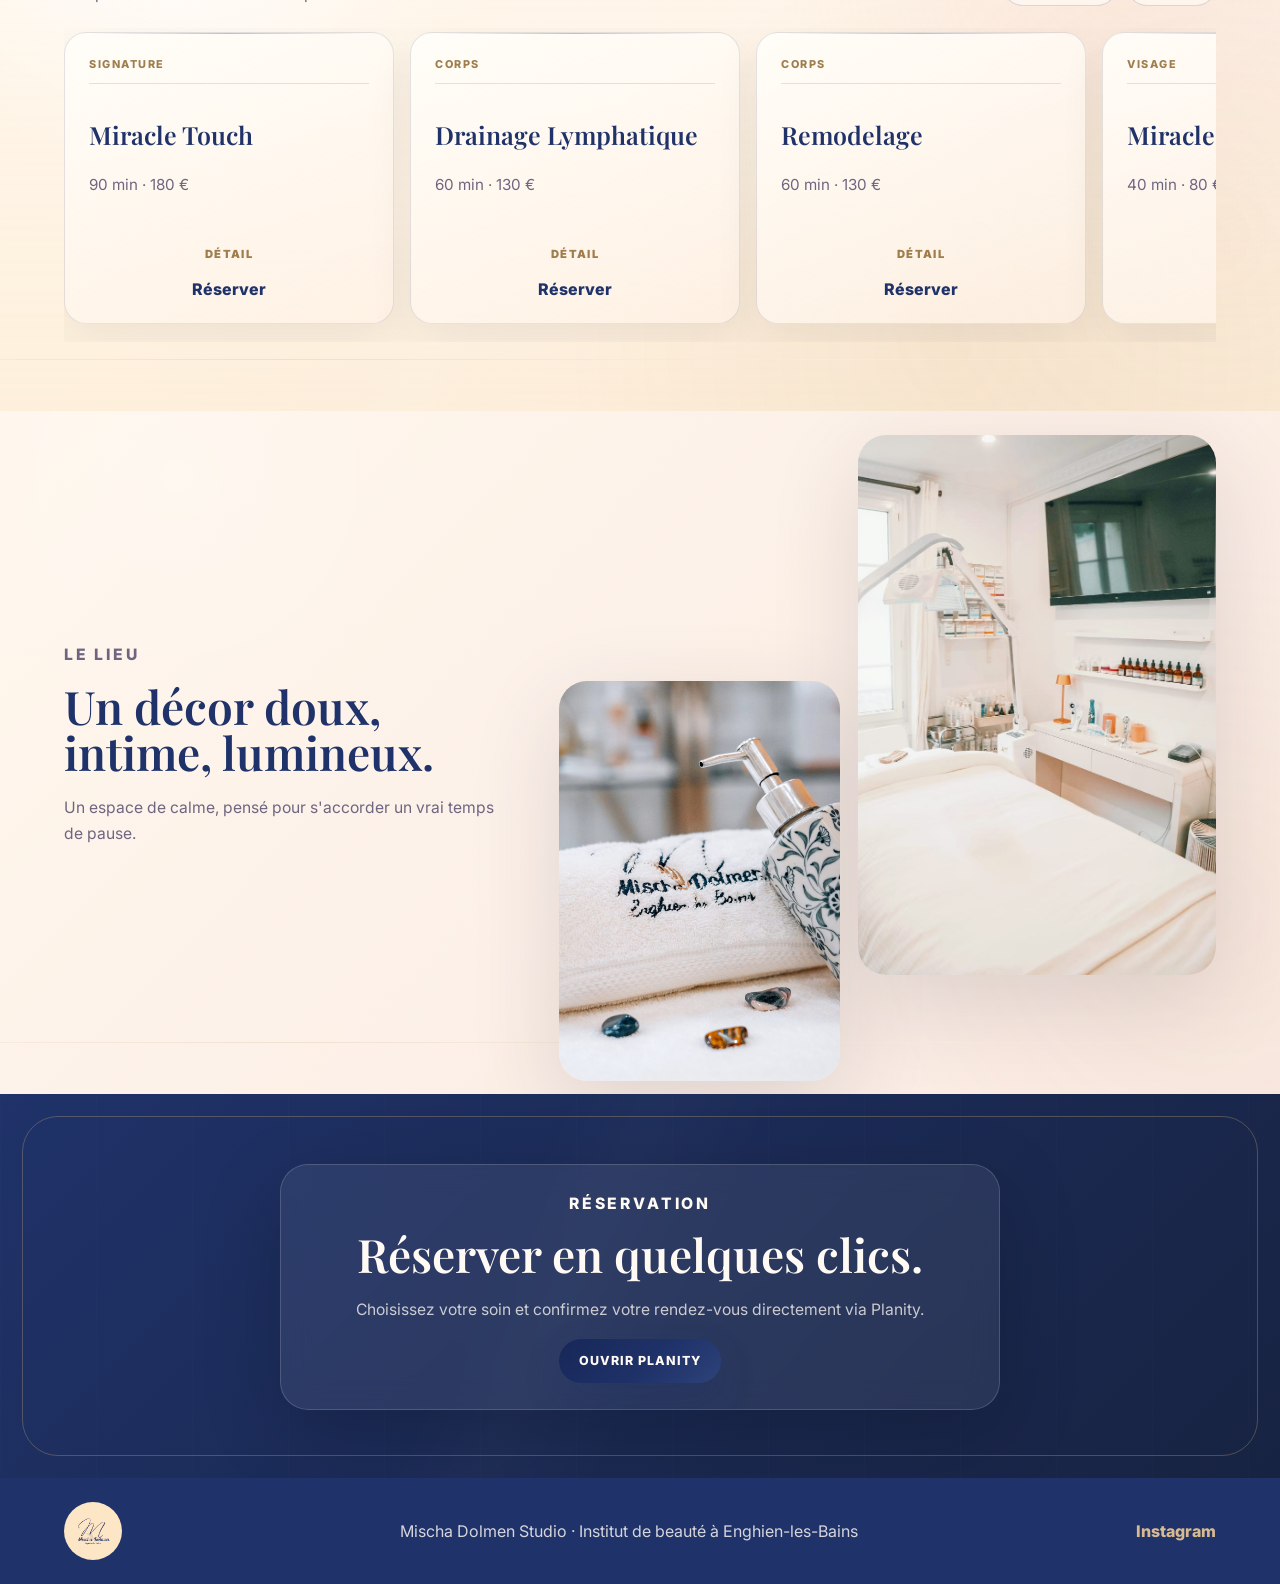
==== commit fc90df44: "Add files via upload" ====
--- a/index.html
+++ b/index.html
@@ -12,9 +12,9 @@
     <link
       href="https://fonts.googleapis.com/css2?family=Inter:wght@400;500;600;700&family=Playfair+Display:wght@500;600;700&display=swap"
       rel="stylesheet">
-    <link rel="stylesheet" href="styles.css?v=6">
+    <link rel="stylesheet" href="styles.css?v=17">
   </head>
-  <body>
+  <body class="home-page">
     <header class="site-header" data-header>
       <a class="brand-lockup" href="#accueil" aria-label="Retour à l'accueil">
         <span class="brand-mark">
@@ -27,94 +27,149 @@
       </a>
 
       <nav class="desktop-nav" aria-label="Navigation principale">
-        <a href="#signature">Signature</a>
-        <a href="#soins">Soins</a>
+        <a href="soins.html">Carte des soins</a>
         <a href="#studio">Studio</a>
         <a href="#reservation">Réserver</a>
       </nav>
 
-      <a class="header-cta" href="#reservation">Prendre RDV</a>
-    </header>
-
-    <main id="accueil">
-      <section class="hero luxury-surface">
-        <div class="hero-media" aria-hidden="true" data-parallax data-speed="-0.14" data-range="62">
-          <img src="assets/studio-detail.jpg?v=2" alt="">
-        </div>
-        <div class="hero-sheen" aria-hidden="true"></div>
-
-        <div class="hero-content reveal" data-parallax data-speed="0.05">
-          <p class="eyebrow">Institut de beauté privé · Enghien-les-Bains</p>
-          <h1>Le soin expert, dans un cocon précieux.</h1>
-          <p class="hero-copy">
-            Soins visage, drainage lymphatique, remodelage et rituels manuels
-            dans un studio confidentiel, lumineux et apaisant.
-          </p>
-          <div class="hero-actions">
-            <a class="button primary" href="#reservation">Réserver</a>
-            <a class="button ghost" href="#soins">Voir les soins</a>
-          </div>
-        </div>
-
-        <aside class="hero-card reveal" aria-label="Informations rapides" data-parallax data-speed="-0.07" data-range="44">
-          <span class="rating">5.0 · 187 avis Planity</span>
-          <strong>Mischa Dolmen Studio</strong>
-          <p>4 Villa de la Croix Blanche, 95880 Enghien-les-Bains</p>
-        </aside>
-      </section>
-
-      <section class="marquee" aria-label="Accès rapides aux soins">
-        <button type="button" data-service-jump="drainage">Drainage lymphatique</button>
-        <button type="button" data-service-jump="miracle-face">Miracle Face</button>
-        <button type="button" data-service-jump="madotherapie">Madothérapie</button>
-        <button type="button" data-service-jump="kobido">KOBI-DO</button>
-      </section>
-
-      <div class="depth-transition depth-transition--pearl" aria-hidden="true" data-transition>
+      <a class="header-cta" href="#reservation">Réserver</a>
+      <button
+        class="menu-toggle"
+        type="button"
+        data-menu-toggle
+        aria-label="Ouvrir le menu"
+        aria-expanded="false"
+        aria-controls="mobile-menu">
         <span></span>
         <span></span>
-        <span></span>
+      </button>
+    </header>
+
+    <div class="menu-backdrop" data-menu-close></div>
+    <aside class="side-menu" id="mobile-menu" data-side-menu aria-hidden="true">
+      <div class="side-menu__top">
+        <span>Menu</span>
+        <button type="button" data-menu-close aria-label="Fermer le menu">&times;</button>
       </div>
+      <nav class="side-menu__links" aria-label="Navigation mobile">
+        <a href="soins.html">Carte des soins</a>
+        <a href="#signature">La signature</a>
+        <a href="#studio">Le studio</a>
+        <a href="#reservation">Réserver</a>
+      </nav>
+      <a class="side-menu__cta" href="#reservation">Prendre rendez-vous</a>
+    </aside>
+
+    <main id="accueil">
+      <section class="video-hero" aria-label="Mischa Dolmen Studio en vidéo">
+        <h1 class="sr-only">Mischa Dolmen Studio, institut de beauté à Enghien-les-Bains</h1>
+
+        <!--
+          Vidéos hero responsive :
+          - data-video-desktop : version paysage 16:9.
+          - data-video-mobile : version verticale 9:16.
+        -->
+        <video
+          class="video-hero__media"
+          data-responsive-video
+          data-video-desktop="assets/mischa-hero-16x9.mp4"
+          data-video-mobile="assets/mischa-hero-9x16.mp4"
+          src="assets/mischa-hero-16x9.mp4"
+          poster="assets/studio-detail.jpg?v=2"
+          autoplay
+          muted
+          loop
+          playsinline
+          preload="metadata">
+        </video>
+
+        <div class="video-hero__shade" aria-hidden="true"></div>
+        <a class="video-scroll" href="#signature" aria-label="Découvrir le studio">
+          <span>Découvrir</span>
+        </a>
+      </section>
 
       <section class="section split ritual-section depth-scene" id="signature" data-depth-scene>
-        <div class="section-copy reveal">
+        <div class="section-copy reveal" data-principle-copy>
           <p class="eyebrow">La signature</p>
-          <h2>Une parenthèse privée, attentive et précise.</h2>
-          <p>
-            Mischa Dolmen Studio accueille chaque rendez-vous comme un moment
-            sur mesure : une écoute attentive, des gestes maîtrisés, un rythme
-            calme, et des protocoles choisis pour accompagner le visage et le
-            corps avec exigence.
+          <h2 data-principle-title>Une maison de soin, calme et précise.</h2>
+          <p data-principle-text>
+            Ici, le soin se vit comme un temps à part : une écoute, un protocole,
+            puis une gestuelle maîtrisée.
           </p>
         </div>
-        <div class="statement reveal" data-parallax data-speed="-0.1" data-range="48">
-          <span>01</span>
-          <p>
-            Ici, la beauté se travaille dans la durée : le geste est précis,
-            l'ambiance enveloppante, le résultat naturel et visible.
-          </p>
-        </div>
-      </section>
-
-      <section class="parallax-break" aria-label="Méthodes expertes">
-        <div class="parallax-break__image" data-parallax data-speed="-0.12" data-range="82">
-          <img src="assets/studio-room.jpg?v=2" alt="">
-        </div>
-        <div class="parallax-break__content reveal">
-          <p class="eyebrow">Méthodes expertes</p>
-          <h2>Renata França, Kobido, soins technologiques et gestes ciblés.</h2>
+        <div
+          class="principle-panel reveal"
+          aria-label="Les principes du studio"
+          data-principle-carousel
+          data-parallax
+          data-speed="-0.1"
+          data-range="48">
+          <div class="principle-track" data-principle-track>
+            <article
+              class="statement principle-slide"
+              data-principle-title="Une maison de soin, calme et précise."
+              data-principle-copy="Ici, le soin se vit comme un temps à part : une écoute, un protocole, puis une gestuelle maîtrisée.">
+              <span>01</span>
+              <p>
+                Le luxe tient dans le calme, la précision du geste et la justesse du
+                résultat.
+              </p>
+            </article>
+            <article
+              class="statement principle-slide"
+              data-principle-title="Un diagnostic avant le geste."
+              data-principle-copy="Chaque rendez-vous commence par une lecture attentive des besoins pour ajuster le rythme, l'intensité et le protocole.">
+              <span>02</span>
+              <p>
+                Chaque protocole commence par l'écoute : le soin s'adapte à la peau,
+                au corps et au moment.
+              </p>
+            </article>
+            <article
+              class="statement principle-slide"
+              data-principle-title="Des résultats suivis, jamais forcés."
+              data-principle-copy="Les soins s'inscrivent dans une progression douce : cibler, accompagner, observer, puis affiner séance après séance.">
+              <span>03</span>
+              <p>
+                La beauté se construit dans la régularité, avec des gestes ciblés et
+                une progression visible.
+              </p>
+            </article>
+          </div>
+          <div class="principle-controls" aria-label="Navigation des principes">
+            <button class="principle-arrow" type="button" data-principle-prev aria-label="Voir le principe précédent">
+              <span aria-hidden="true">&lsaquo;</span>
+            </button>
+            <div class="principle-dots" role="tablist" aria-label="Choisir un principe">
+              <button class="principle-dot" type="button" data-principle-dot="0" aria-label="Voir le principe 1"></button>
+              <button class="principle-dot" type="button" data-principle-dot="1" aria-label="Voir le principe 2"></button>
+              <button class="principle-dot" type="button" data-principle-dot="2" aria-label="Voir le principe 3"></button>
+            </div>
+            <button class="principle-arrow" type="button" data-principle-next aria-label="Voir le principe suivant">
+              <span aria-hidden="true">&rsaquo;</span>
+            </button>
+            <span class="sr-only" data-principle-status>01 / 03</span>
+          </div>
         </div>
       </section>
 
       <section class="section services depth-scene depth-scene--blush" id="soins" data-depth-scene>
         <div class="section-heading reveal">
           <div>
-            <p class="eyebrow">Carte des soins</p>
-            <h2>Protocoles visage, corps et rituels experts.</h2>
-          </div>
-          <div class="slider-controls" aria-label="Contrôles du slider des soins">
-            <button class="slider-button" type="button" data-slider-prev aria-label="Voir les soins précédents">Précédent</button>
-            <button class="slider-button" type="button" data-slider-next aria-label="Voir les soins suivants">Suivant</button>
+            <p class="eyebrow">Soins phares</p>
+            <h2>Les rituels essentiels.</h2>
+            <p class="heading-copy">
+              Une première sélection pour entrer dans l'univers du studio. La
+              carte complète détaille l'ensemble des protocoles.
+            </p>
+          </div>
+          <div class="section-heading-actions">
+            <a class="text-link" href="soins.html">Carte complète</a>
+            <div class="slider-controls" aria-label="Contrôles du slider des soins">
+              <button class="slider-button" type="button" data-slider-prev aria-label="Voir les soins précédents">Précédent</button>
+              <button class="slider-button" type="button" data-slider-next aria-label="Voir les soins suivants">Suivant</button>
+            </div>
           </div>
         </div>
 
@@ -144,12 +199,6 @@
               <p>40 min · 80 €</p>
               <a href="#reservation">Réserver</a>
             </article>
-            <article class="service-card">
-              <span>Détente</span>
-              <h3>Massage Relaxant</h3>
-              <p>60 min · 130 €</p>
-              <a href="#reservation">Réserver</a>
-            </article>
             <article class="service-card" data-service-card="kobido">
               <span>Visage</span>
               <h3>KOBI-DO</h3>
@@ -157,39 +206,9 @@
               <a href="#reservation">Réserver</a>
             </article>
             <article class="service-card">
-              <span>Visage</span>
-              <h3>GUA SHA</h3>
-              <p>60 min · 110 €</p>
-              <a href="#reservation">Réserver</a>
-            </article>
-            <article class="service-card">
               <span>Technologie</span>
               <h3>Hydro-Facial Complet</h3>
               <p>60 min · 140 €</p>
-              <a href="#reservation">Réserver</a>
-            </article>
-            <article class="service-card">
-              <span>Peau</span>
-              <h3>Nanoneedling</h3>
-              <p>Anti-acné, anti-âge ou anti-tâche · 110 €</p>
-              <a href="#reservation">Réserver</a>
-            </article>
-            <article class="service-card">
-              <span>Peau</span>
-              <h3>Peeling ciblé</h3>
-              <p>Pure, Glow ou Refresh · 110 €</p>
-              <a href="#reservation">Réserver</a>
-            </article>
-            <article class="service-card">
-              <span>Combo</span>
-              <h3>Miracle Face + Drainage</h3>
-              <p>100 min · 195 €</p>
-              <a href="#reservation">Réserver</a>
-            </article>
-            <article class="service-card">
-              <span>Combo</span>
-              <h3>Miracle Face + Remodelage</h3>
-              <p>100 min · 195 €</p>
               <a href="#reservation">Réserver</a>
             </article>
             <article class="service-card" data-service-card="madotherapie">
@@ -198,37 +217,16 @@
               <p>50 min · 85 €</p>
               <a href="#reservation">Réserver</a>
             </article>
-            <article class="service-card">
-              <span>Madothérapie</span>
-              <h3>Sur mesure</h3>
-              <p>80 min · 180 €</p>
-              <a href="#reservation">Réserver</a>
-            </article>
-            <article class="service-card">
-              <span>Express</span>
-              <h3>Massage crânien</h3>
-              <p>30 €</p>
-              <a href="#reservation">Réserver</a>
-            </article>
-          </div>
-        </div>
-      </section>
-
-      <div class="depth-transition depth-transition--cream" aria-hidden="true" data-transition>
-        <span></span>
-        <span></span>
-        <span></span>
-      </div>
+          </div>
+        </div>
+      </section>
 
       <section class="studio depth-scene depth-scene--studio" id="studio" data-depth-scene>
         <div class="studio-copy reveal">
           <p class="eyebrow">Le lieu</p>
           <h2>Un décor doux, intime, lumineux.</h2>
           <p>
-            Le studio a été pensé comme un espace de calme : matières claires,
-            lumière douce, ambiance cocooning et détails soignés. Une adresse
-            confidentielle à Enghien-les-Bains pour s'accorder un vrai temps de
-            pause.
+            Un espace de calme, pensé pour s'accorder un vrai temps de pause.
           </p>
         </div>
         <div class="studio-gallery">
@@ -237,63 +235,51 @@
         </div>
       </section>
 
-      <section class="section testimonials depth-scene depth-scene--navy" aria-label="Avis clientes" data-depth-scene>
-        <div class="quote-card reveal">
-          <p>
-            "Le lieu est incroyable. Tout y est beau, chaleureux, cocooning.
-            On s'y sent très bien."
-          </p>
-          <span>Avis Planity</span>
-        </div>
-        <div class="quote-card reveal">
-          <p>
-            "Un magnifique nouveau cadre apaisant, élégant et chic. Les résultats
-            sont bluffants."
-          </p>
-          <span>Avis Planity</span>
-        </div>
-      </section>
-
-      <div class="depth-transition depth-transition--night" aria-hidden="true" data-transition>
-        <span></span>
-        <span></span>
-        <span></span>
-      </div>
-
-      <section class="booking" id="reservation">
+      <section class="booking booking--popup" id="reservation">
         <div class="booking-intro reveal">
           <p class="eyebrow">Réservation</p>
-          <h2>Planity intégré au site.</h2>
+          <h2>Réserver en quelques clics.</h2>
           <p>
-            Sélectionnez votre soin, choisissez votre créneau et confirmez votre
-            rendez-vous directement via Planity. La réservation est accessible
-            24h/24 avec confirmation immédiate.
+            Choisissez votre soin et confirmez votre rendez-vous directement
+            via Planity.
           </p>
           <a
             class="button primary"
             href="https://www.planity.com/mischa-dolmen-studio-enghien-les-bains-95880"
-            target="_blank"
-            rel="noreferrer">
+            data-planity-trigger>
             Ouvrir Planity
           </a>
         </div>
-
-        <div class="booking-embed reveal">
-          <div class="embed-topline">
-            <div>
-              <span>Réservation sécurisée Planity</span>
-              <small>Interface officielle intégrée</small>
-            </div>
-            <strong>Confirmation immédiate</strong>
-          </div>
-          <iframe
-            title="Réservation Planity - Mischa Dolmen Studio"
-            src="https://www.planity.com/mischa-dolmen-studio-enghien-les-bains-95880"
-            loading="lazy">
-          </iframe>
-        </div>
       </section>
     </main>
+
+    <section
+      class="planity-modal"
+      data-planity-modal
+      data-planity-url="https://www.planity.com/mischa-dolmen-studio-enghien-les-bains-95880"
+      role="dialog"
+      aria-modal="true"
+      aria-labelledby="planity-modal-title"
+      aria-hidden="true">
+      <button class="planity-modal__backdrop" type="button" data-planity-close aria-label="Fermer la réservation"></button>
+      <div class="planity-modal__panel">
+        <div class="planity-modal__topline">
+          <div>
+            <span id="planity-modal-title">Réservation Planity</span>
+            <small data-planity-service-label>Mischa Dolmen Studio</small>
+          </div>
+          <button type="button" data-planity-close aria-label="Fermer la réservation">&times;</button>
+        </div>
+        <div class="planity-modal__frame" data-planity-frame></div>
+        <a
+          class="planity-modal__fallback"
+          href="https://www.planity.com/mischa-dolmen-studio-enghien-les-bains-95880"
+          target="_blank"
+          rel="noreferrer">
+          Ouvrir Planity dans un nouvel onglet
+        </a>
+      </div>
+    </section>
 
     <footer class="site-footer">
       <img src="assets/logo.png" alt="Mischa Dolmen Studio">
@@ -301,6 +287,6 @@
       <a href="https://www.instagram.com/mischa.dolmen/" target="_blank" rel="noreferrer">Instagram</a>
     </footer>
 
-    <script src="script.js?v=3"></script>
+    <script src="script.js?v=13"></script>
   </body>
 </html>
--- a/styles.css
+++ b/styles.css
@@ -28,9 +28,9 @@
 body {
   margin: 0;
   background:
-    radial-gradient(circle at 16% 8%, rgba(252, 230, 197, 0.84), transparent 30rem),
-    radial-gradient(circle at 92% 22%, rgba(203, 168, 115, 0.16), transparent 28rem),
-    linear-gradient(135deg, #fffbf5 0%, #fff5eb 42%, #f7dfd5 100%);
+    radial-gradient(circle at 14% 6%, rgba(255, 255, 255, 0.86), transparent 28rem),
+    radial-gradient(circle at 92% 22%, rgba(203, 168, 115, 0.12), transparent 28rem),
+    linear-gradient(135deg, #fffdf8 0%, #fff7ed 46%, #f8e6df 100%);
   color: var(--ink);
   font-family: var(--sans);
 }
@@ -44,8 +44,9 @@
   background-image:
     linear-gradient(rgba(31, 50, 105, 0.035) 1px, transparent 1px),
     linear-gradient(90deg, rgba(31, 50, 105, 0.03) 1px, transparent 1px);
-  background-size: 72px 72px;
-  mask-image: linear-gradient(to bottom, black, transparent 74%);
+  background-size: 96px 96px;
+  opacity: 0.56;
+  mask-image: linear-gradient(to bottom, black, transparent 68%);
 }
 
 a {
@@ -58,28 +59,53 @@
   max-width: 100%;
 }
 
+.sr-only {
+  position: absolute;
+  width: 1px;
+  height: 1px;
+  padding: 0;
+  overflow: hidden;
+  clip: rect(0, 0, 0, 0);
+  white-space: nowrap;
+  border: 0;
+}
+
 .site-header {
   position: fixed;
-  top: 14px;
+  top: 22px;
   left: 50%;
   z-index: 20;
   display: grid;
-  grid-template-columns: auto 1fr auto;
+  grid-template-columns: auto 1fr auto auto;
   align-items: center;
-  width: min(1160px, calc(100% - 32px));
+  gap: 18px;
+  width: min(1220px, calc(100% - 48px));
+  padding: 0;
+  border: 1px solid transparent;
+  border-radius: 0;
+  background: transparent;
+  box-shadow: none;
+  backdrop-filter: none;
+  transform: translateX(-50%);
+  transition: background 220ms ease, border-color 220ms ease, box-shadow 220ms ease, padding 220ms ease;
+}
+
+.site-header.is-scrolled {
   padding: 8px 10px;
-  border: 1px solid rgba(255, 255, 255, 0.7);
+  border-color: rgba(255, 255, 255, 0.7);
   border-radius: 999px;
-  background: rgba(255, 250, 243, 0.76);
-  box-shadow: 0 18px 50px rgba(31, 50, 105, 0.11);
-  backdrop-filter: blur(18px);
-  transform: translateX(-50%);
-  transition: background 220ms ease, box-shadow 220ms ease, transform 220ms ease;
-}
-
-.site-header.is-scrolled {
   background: rgba(255, 250, 243, 0.93);
   box-shadow: 0 16px 42px rgba(31, 50, 105, 0.16);
+  backdrop-filter: blur(18px);
+}
+
+.home-page .site-header:not(.is-scrolled) {
+  color: var(--cream);
+  text-shadow: 0 1px 16px rgba(0, 0, 0, 0.32);
+}
+
+.inner-page .site-header:not(.is-scrolled) {
+  color: var(--navy);
 }
 
 .brand-lockup {
@@ -93,23 +119,25 @@
   display: grid;
   flex: 0 0 auto;
   place-items: center;
-  width: 50px;
-  height: 50px;
-  overflow: hidden;
-  border-radius: 50%;
-  background: var(--peach);
-}
-
-.brand-mark img {
   width: 44px;
   height: 44px;
+  overflow: hidden;
+  border: 1px solid rgba(255, 250, 243, 0.42);
+  border-radius: 50%;
+  background: rgba(255, 250, 243, 0.34);
+  backdrop-filter: blur(12px);
+}
+
+.brand-mark img {
+  width: 38px;
+  height: 38px;
   object-fit: contain;
 }
 
 .brand-title {
   display: grid;
   gap: 1px;
-  color: var(--navy);
+  color: currentColor;
   line-height: 1;
   text-transform: uppercase;
 }
@@ -122,17 +150,18 @@
 }
 
 .brand-title small {
-  color: var(--gold-deep);
+  color: currentColor;
   font-size: 0.62rem;
   font-weight: 800;
   letter-spacing: 0.22em;
+  opacity: 0.72;
 }
 
 .desktop-nav {
   display: flex;
   justify-content: center;
   gap: clamp(16px, 3.6vw, 40px);
-  color: var(--navy);
+  color: currentColor;
   font-size: 0.72rem;
   font-weight: 700;
   letter-spacing: 0.12em;
@@ -146,6 +175,12 @@
 
 .desktop-nav a:hover {
   opacity: 1;
+}
+
+.site-header.is-scrolled,
+.inner-page .site-header {
+  color: var(--navy);
+  text-shadow: none;
 }
 
 .header-cta,
@@ -170,12 +205,141 @@
   box-shadow: 0 16px 36px rgba(31, 50, 105, 0.24);
 }
 
+.site-header:not(.is-scrolled) .header-cta {
+  border: 1px solid currentColor;
+  background: rgba(255, 250, 243, 0.08);
+  color: currentColor;
+  box-shadow: none;
+  backdrop-filter: blur(10px);
+}
+
+.site-header.is-scrolled .brand-mark {
+  border-color: rgba(31, 50, 105, 0.08);
+  background: var(--peach);
+}
+
 .header-cta:hover,
 .button:hover,
 .console-link:hover {
   transform: translateY(-2px);
 }
 
+.menu-toggle {
+  display: none;
+  place-items: center;
+  gap: 5px;
+  width: 42px;
+  height: 42px;
+  padding: 0;
+  border: 1px solid currentColor;
+  border-radius: 50%;
+  background: rgba(255, 250, 243, 0.08);
+  color: currentColor;
+  cursor: pointer;
+  backdrop-filter: blur(10px);
+}
+
+.menu-toggle span {
+  display: block;
+  width: 18px;
+  height: 1px;
+  background: currentColor;
+}
+
+.menu-backdrop {
+  position: fixed;
+  inset: 0;
+  z-index: 28;
+  pointer-events: none;
+  background: rgba(23, 34, 63, 0.26);
+  opacity: 0;
+  transition: opacity 240ms ease;
+}
+
+.side-menu {
+  position: fixed;
+  top: 0;
+  right: 0;
+  z-index: 29;
+  display: flex;
+  flex-direction: column;
+  width: min(370px, calc(100% - 28px));
+  height: 100svh;
+  padding: 24px;
+  background:
+    linear-gradient(160deg, rgba(255, 253, 248, 0.97), rgba(255, 242, 231, 0.93));
+  box-shadow: -28px 0 80px rgba(23, 34, 63, 0.2);
+  transform: translateX(105%);
+  transition: transform 320ms cubic-bezier(0.2, 0.8, 0.2, 1);
+}
+
+.menu-open,
+.planity-open {
+  overflow: hidden;
+}
+
+.menu-open .menu-backdrop {
+  pointer-events: auto;
+  opacity: 1;
+}
+
+.menu-open .side-menu {
+  transform: translateX(0);
+}
+
+.side-menu__top {
+  display: flex;
+  align-items: center;
+  justify-content: space-between;
+  margin-bottom: clamp(42px, 12vh, 86px);
+  color: var(--navy);
+  font-size: 0.72rem;
+  font-weight: 900;
+  letter-spacing: 0.16em;
+  text-transform: uppercase;
+}
+
+.side-menu__top button {
+  display: grid;
+  place-items: center;
+  width: 40px;
+  height: 40px;
+  padding: 0;
+  border: 1px solid rgba(31, 50, 105, 0.16);
+  border-radius: 50%;
+  background: transparent;
+  color: var(--navy);
+  cursor: pointer;
+  font-size: 1.3rem;
+}
+
+.side-menu__links {
+  display: grid;
+  gap: 20px;
+}
+
+.side-menu__links a {
+  color: var(--navy);
+  font-family: var(--serif);
+  font-size: clamp(2rem, 11vw, 3.2rem);
+  line-height: 0.96;
+}
+
+.side-menu__cta {
+  display: inline-flex;
+  align-items: center;
+  justify-content: center;
+  min-height: 46px;
+  margin-top: auto;
+  border-radius: 999px;
+  background: var(--navy);
+  color: var(--cream);
+  font-size: 0.76rem;
+  font-weight: 900;
+  letter-spacing: 0.1em;
+  text-transform: uppercase;
+}
+
 .button.ghost {
   border: 1px solid rgba(31, 50, 105, 0.2);
   color: var(--navy);
@@ -186,6 +350,72 @@
   background: var(--peach);
   color: var(--navy);
   box-shadow: inset 0 0 0 1px rgba(31, 50, 105, 0.1);
+}
+
+.video-hero {
+  position: relative;
+  display: grid;
+  place-items: end center;
+  min-height: 100svh;
+  padding: 112px clamp(18px, 5vw, 68px) clamp(26px, 4.4vw, 54px);
+  overflow: hidden;
+  isolation: isolate;
+  background: var(--navy);
+}
+
+.video-hero__media {
+  position: absolute;
+  inset: 0;
+  z-index: 0;
+  width: 100%;
+  height: 100%;
+  object-fit: cover;
+  object-position: center;
+  filter: saturate(0.88) contrast(1.03) brightness(0.92);
+}
+
+.video-hero__shade {
+  position: absolute;
+  inset: 0;
+  z-index: 1;
+  pointer-events: none;
+  background:
+    linear-gradient(180deg, rgba(23, 34, 63, 0.34), transparent 34%, rgba(23, 34, 63, 0.42)),
+    radial-gradient(circle at 50% 86%, rgba(255, 250, 243, 0.18), transparent 22rem);
+}
+
+.video-scroll {
+  position: relative;
+  z-index: 3;
+  display: inline-flex;
+  align-items: center;
+  gap: 12px;
+  min-height: 44px;
+  padding: 0 18px;
+  border: 1px solid rgba(255, 250, 243, 0.56);
+  border-radius: 999px;
+  background: rgba(255, 250, 243, 0.08);
+  color: var(--cream);
+  backdrop-filter: blur(14px);
+  font-size: 0.72rem;
+  font-weight: 900;
+  letter-spacing: 0.14em;
+  text-transform: uppercase;
+  transition: background 220ms ease, transform 220ms ease;
+}
+
+.video-scroll::after {
+  width: 8px;
+  height: 8px;
+  border-right: 1px solid currentColor;
+  border-bottom: 1px solid currentColor;
+  content: "";
+  transform: translateY(-2px) rotate(45deg);
+}
+
+.video-scroll:hover {
+  background: rgba(255, 250, 243, 0.16);
+  transform: translateY(-2px);
 }
 
 .hero {
@@ -219,8 +449,8 @@
   inset: 0;
   content: "";
   background:
-    linear-gradient(90deg, rgba(255, 250, 243, 0.96) 0%, rgba(255, 250, 243, 0.74) 42%, rgba(255, 244, 231, 0.4) 100%),
-    linear-gradient(0deg, rgba(31, 50, 105, 0.34), transparent 48%);
+    linear-gradient(90deg, rgba(255, 250, 243, 0.97) 0%, rgba(255, 250, 243, 0.78) 40%, rgba(255, 244, 231, 0.28) 100%),
+    linear-gradient(0deg, rgba(31, 50, 105, 0.26), transparent 52%);
 }
 
 .hero-media img {
@@ -228,7 +458,7 @@
   height: 100%;
   object-fit: cover;
   object-position: center 58%;
-  filter: saturate(0.9) contrast(1.03);
+  filter: saturate(0.82) contrast(1.04) brightness(1.04);
   transform: scale(1.12);
 }
 
@@ -319,8 +549,8 @@
   border: 1px solid rgba(255, 255, 255, 0.58);
   border-radius: 28px;
   background:
-    linear-gradient(145deg, rgba(255, 250, 243, 0.9), rgba(255, 243, 228, 0.72));
-  box-shadow: 0 30px 90px rgba(31, 50, 105, 0.18);
+    linear-gradient(145deg, rgba(255, 250, 243, 0.82), rgba(255, 247, 237, 0.58));
+  box-shadow: 0 24px 70px rgba(31, 50, 105, 0.13);
   backdrop-filter: blur(18px);
   will-change: transform;
 }
@@ -425,7 +655,7 @@
     radial-gradient(circle at 20% 24%, rgba(255, 255, 255, 0.62), transparent 18rem),
     radial-gradient(circle at 84% 72%, rgba(203, 168, 115, 0.22), transparent 22rem),
     linear-gradient(116deg, transparent 0 36%, rgba(255, 255, 255, 0.18) 44%, transparent 54%);
-  opacity: 0.72;
+  opacity: 0.34;
   transform:
     translate3d(
       calc((var(--scene-progress) - 0.5) * -54px),
@@ -446,7 +676,7 @@
   pointer-events: none;
   content: "";
   background: linear-gradient(90deg, transparent, rgba(203, 168, 115, 0.74), rgba(255, 250, 243, 0.8), transparent);
-  opacity: 0.58;
+  opacity: 0.28;
   transform: translate3d(calc((var(--scene-progress) - 0.5) * 180px), 0, 0);
   will-change: transform;
 }
@@ -565,8 +795,40 @@
   line-height: 1.68;
 }
 
+.section-copy h2,
+.section-copy p:not(.eyebrow) {
+  transition: opacity 260ms ease, transform 260ms ease;
+}
+
+.section-copy.is-changing h2,
+.section-copy.is-changing p:not(.eyebrow) {
+  opacity: 0;
+  transform: translateY(8px);
+}
+
+.principle-panel {
+  display: grid;
+  gap: 14px;
+  min-width: 0;
+  will-change: transform;
+}
+
+.principle-track {
+  display: flex;
+  overflow-x: auto;
+  border-radius: 28px;
+  scroll-behavior: smooth;
+  scroll-snap-type: x mandatory;
+  scrollbar-width: none;
+}
+
+.principle-track::-webkit-scrollbar {
+  display: none;
+}
+
 .statement {
   position: relative;
+  flex: 0 0 100%;
   min-height: 310px;
   padding: 30px;
   border-radius: 28px;
@@ -577,6 +839,7 @@
   box-shadow: var(--shadow);
   overflow: hidden;
   will-change: transform;
+  scroll-snap-align: start;
 }
 
 .statement::before {
@@ -604,6 +867,62 @@
   line-height: 1.12;
 }
 
+.principle-controls {
+  display: flex;
+  align-items: center;
+  justify-content: flex-end;
+  gap: 12px;
+}
+
+.principle-dots {
+  display: inline-flex;
+  align-items: center;
+  gap: 8px;
+  padding: 0 4px;
+}
+
+.principle-dot {
+  width: 7px;
+  height: 7px;
+  padding: 0;
+  border: 0;
+  border-radius: 999px;
+  background: rgba(159, 125, 77, 0.32);
+  cursor: pointer;
+  transition: width 220ms ease, background 220ms ease, transform 220ms ease;
+}
+
+.principle-dot.is-active {
+  width: 26px;
+  background: var(--gold-deep);
+}
+
+.principle-dot:hover {
+  transform: scale(1.18);
+}
+
+.principle-arrow {
+  display: inline-grid;
+  place-items: center;
+  width: 38px;
+  height: 38px;
+  padding: 0;
+  border: 1px solid rgba(31, 50, 105, 0.16);
+  border-radius: 50%;
+  background: rgba(255, 250, 243, 0.72);
+  color: var(--navy);
+  cursor: pointer;
+  font-family: var(--serif);
+  font-size: 1.6rem;
+  line-height: 1;
+  transition: background 180ms ease, transform 180ms ease;
+}
+
+.principle-arrow:hover {
+  background: var(--peach);
+  transform: translateY(-1px);
+}
+
 .ritual-section {
   position: relative;
 }
@@ -686,6 +1005,46 @@
 .section-heading h2 {
   max-width: 760px;
   margin-bottom: 0;
+}
+
+.heading-copy {
+  max-width: 520px;
+  margin: 14px 0 0;
+  color: var(--muted);
+  font-size: 0.95rem;
+  line-height: 1.6;
+}
+
+.section-heading-actions {
+  display: flex;
+  gap: 18px;
+  align-items: center;
+  flex: 0 0 auto;
+}
+
+.text-link {
+  display: inline-flex;
+  align-items: center;
+  min-height: 40px;
+  color: var(--navy);
+  font-size: 0.75rem;
+  font-weight: 900;
+  letter-spacing: 0.12em;
+  text-transform: uppercase;
+}
+
+.text-link::after {
+  width: 28px;
+  height: 1px;
+  margin-left: 10px;
+  content: "";
+  background: currentColor;
+  opacity: 0.52;
+  transition: width 220ms ease;
+}
+
+.text-link:hover::after {
+  width: 42px;
 }
 
 .slider-controls {
@@ -751,13 +1110,13 @@
   flex-direction: column;
   flex: 0 0 min(330px, 82vw);
   scroll-snap-align: start;
-  min-height: 305px;
+  min-height: 292px;
   padding: 24px;
   border: 1px solid rgba(31, 50, 105, 0.12);
-  border-radius: 26px;
-  background:
-    linear-gradient(160deg, rgba(255, 250, 243, 0.92), rgba(255, 239, 224, 0.72));
-  box-shadow: 0 18px 56px rgba(49, 40, 62, 0.08);
+  border-radius: 22px;
+  background:
+    linear-gradient(160deg, rgba(255, 253, 248, 0.94), rgba(255, 242, 231, 0.68));
+  box-shadow: 0 16px 46px rgba(49, 40, 62, 0.07);
   transition: transform 260ms cubic-bezier(0.2, 0.8, 0.2, 1), box-shadow 260ms ease, border-color 260ms ease;
   overflow: hidden;
   position: relative;
@@ -776,22 +1135,22 @@
 .service-card:hover {
   --lift-y: -6px;
   border-color: rgba(31, 50, 105, 0.24);
-  box-shadow: 0 26px 70px rgba(49, 40, 62, 0.13);
+  box-shadow: 0 24px 62px rgba(49, 40, 62, 0.12);
 }
 
 .service-card.is-highlighted,
 .service-card.is-expanded {
   border-color: rgba(31, 50, 105, 0.34);
-  box-shadow: 0 28px 76px rgba(31, 50, 105, 0.16);
-}
-
-.service-card span {
+  box-shadow: 0 24px 70px rgba(31, 50, 105, 0.13);
+}
+
+.service-card > span:not(.service-detail-hint) {
   display: inline-flex;
+  width: 100%;
   margin-bottom: 38px;
-  padding: 8px 12px;
-  border-radius: 999px;
-  background: linear-gradient(135deg, var(--peach), #fff1d5);
-  color: var(--navy);
+  padding: 0 0 12px;
+  border-bottom: 1px solid rgba(203, 168, 115, 0.34);
+  color: var(--gold-deep);
   font-size: 0.68rem;
   font-weight: 800;
   letter-spacing: 0.14em;
@@ -829,8 +1188,11 @@
   width: fit-content;
   justify-content: center;
   margin: auto auto 16px;
+  padding: 0;
+  border-radius: 0;
+  background: transparent;
   color: var(--gold-deep);
-  font-size: 0.72rem;
+  font-size: 0.7rem;
   font-weight: 900;
   letter-spacing: 0.12em;
   text-transform: uppercase;
@@ -928,6 +1290,12 @@
     var(--navy);
   scroll-margin-top: 86px;
   overflow: hidden;
+}
+
+.booking--popup {
+  grid-template-columns: minmax(280px, 720px);
+  justify-content: center;
+  text-align: center;
 }
 
 .booking::before {
@@ -964,6 +1332,17 @@
   will-change: transform;
 }
 
+.booking--popup .booking-intro {
+  position: relative;
+  top: auto;
+  justify-items: center;
+}
+
+.booking--popup .booking-intro p {
+  margin-right: auto;
+  margin-left: auto;
+}
+
 .booking-intro h2 {
   font-size: clamp(2rem, 3.6vw, 3.55rem);
 }
@@ -1035,6 +1414,114 @@
   box-shadow: inset 0 0 0 1px rgba(31, 50, 105, 0.08);
 }
 
+.planity-modal {
+  position: fixed;
+  inset: 0;
+  z-index: 40;
+  display: grid;
+  place-items: center;
+  padding: clamp(14px, 3vw, 28px);
+  pointer-events: none;
+  opacity: 0;
+  transition: opacity 220ms ease;
+}
+
+.planity-open .planity-modal {
+  pointer-events: auto;
+  opacity: 1;
+}
+
+.planity-modal__backdrop {
+  position: absolute;
+  inset: 0;
+  border: 0;
+  background: rgba(23, 34, 63, 0.58);
+  cursor: pointer;
+}
+
+.planity-modal__panel {
+  position: relative;
+  display: grid;
+  width: min(1080px, 100%);
+  max-height: min(880px, calc(100svh - 28px));
+  padding: 10px;
+  overflow: hidden;
+  border: 1px solid rgba(255, 250, 243, 0.24);
+  border-radius: 30px;
+  background:
+    linear-gradient(145deg, rgba(255, 250, 243, 0.98), rgba(255, 239, 224, 0.94));
+  box-shadow: 0 38px 120px rgba(0, 0, 0, 0.34);
+}
+
+.planity-modal__topline {
+  display: flex;
+  align-items: center;
+  justify-content: space-between;
+  gap: 14px;
+  padding: 10px 12px 12px;
+  color: var(--navy);
+}
+
+.planity-modal__topline div {
+  display: grid;
+  gap: 3px;
+}
+
+.planity-modal__topline span {
+  font-size: 0.76rem;
+  font-weight: 900;
+  letter-spacing: 0.12em;
+  text-transform: uppercase;
+}
+
+.planity-modal__topline small {
+  color: var(--muted);
+  font-size: 0.68rem;
+  font-weight: 800;
+  letter-spacing: 0.08em;
+  text-transform: uppercase;
+}
+
+.planity-modal__topline button {
+  display: grid;
+  place-items: center;
+  width: 38px;
+  height: 38px;
+  padding: 0;
+  border: 1px solid rgba(31, 50, 105, 0.14);
+  border-radius: 50%;
+  background: transparent;
+  color: var(--navy);
+  cursor: pointer;
+  font-size: 1.25rem;
+}
+
+.planity-modal__frame {
+  min-height: min(680px, calc(100svh - 170px));
+  overflow: hidden;
+  border-radius: 24px;
+  background: white;
+  box-shadow: inset 0 0 0 1px rgba(31, 50, 105, 0.08);
+}
+
+.planity-modal__frame iframe {
+  display: block;
+  width: 100%;
+  height: min(680px, calc(100svh - 170px));
+  border: 0;
+  background: white;
+}
+
+.planity-modal__fallback {
+  justify-self: center;
+  margin: 10px 0 2px;
+  color: var(--navy);
+  font-size: 0.72rem;
+  font-weight: 900;
+  letter-spacing: 0.1em;
+  text-transform: uppercase;
+}
+
 .site-footer {
   display: flex;
   flex-wrap: wrap;
@@ -1064,6 +1551,243 @@
   font-weight: 800;
 }
 
+.care-hero {
+  position: relative;
+  min-height: 68svh;
+  display: grid;
+  align-items: end;
+  padding: 120px clamp(18px, 5vw, 68px) clamp(48px, 7vw, 86px);
+  overflow: hidden;
+  isolation: isolate;
+}
+
+.care-hero::after {
+  position: absolute;
+  inset: 24px;
+  z-index: -1;
+  border: 1px solid rgba(203, 168, 115, 0.3);
+  border-radius: 34px;
+  content: "";
+}
+
+.care-hero__media {
+  position: absolute;
+  inset: 0;
+  z-index: -2;
+}
+
+.care-hero__media::after {
+  position: absolute;
+  inset: 0;
+  content: "";
+  background:
+    linear-gradient(90deg, rgba(255, 250, 243, 0.96), rgba(255, 250, 243, 0.78) 46%, rgba(255, 250, 243, 0.24)),
+    linear-gradient(0deg, rgba(31, 50, 105, 0.24), transparent 58%);
+}
+
+.care-hero__media img {
+  width: 100%;
+  height: 100%;
+  object-fit: cover;
+  filter: saturate(0.82) contrast(1.03) brightness(1.04);
+}
+
+.care-hero__content {
+  max-width: 720px;
+}
+
+.care-hero__content p:not(.eyebrow) {
+  max-width: 560px;
+  color: var(--navy-soft);
+  font-size: 1.02rem;
+  line-height: 1.66;
+}
+
+.care-menu {
+  display: grid;
+  gap: clamp(26px, 3.6vw, 44px);
+  padding: clamp(48px, 5.4vw, 76px) clamp(18px, 5vw, 68px);
+  background:
+    radial-gradient(circle at 12% 8%, rgba(255, 255, 255, 0.82), transparent 20rem),
+    radial-gradient(circle at 88% 18%, rgba(203, 168, 115, 0.13), transparent 24rem);
+}
+
+.care-menu__header {
+  display: grid;
+  max-width: 760px;
+}
+
+.care-menu__header h2 {
+  margin-bottom: 14px;
+  font-size: clamp(2rem, 3.6vw, 3.8rem);
+}
+
+.care-menu__header p:not(.eyebrow) {
+  max-width: 620px;
+  margin: 0;
+  color: var(--muted);
+  line-height: 1.65;
+}
+
+.care-grid {
+  display: grid;
+  grid-template-columns: repeat(3, minmax(0, 1fr));
+  gap: 18px;
+}
+
+.care-card {
+  position: relative;
+  display: flex;
+  flex-direction: column;
+  min-height: 320px;
+  padding: 24px;
+  overflow: hidden;
+  border: 1px solid rgba(31, 50, 105, 0.12);
+  border-radius: 22px;
+  background:
+    linear-gradient(160deg, rgba(255, 253, 248, 0.96), rgba(255, 242, 231, 0.68));
+  box-shadow: 0 16px 44px rgba(49, 40, 62, 0.07);
+}
+
+.care-card::before {
+  position: absolute;
+  top: 0;
+  right: 24px;
+  left: 24px;
+  height: 1px;
+  content: "";
+  background: linear-gradient(90deg, transparent, rgba(203, 168, 115, 0.72), transparent);
+}
+
+.care-card__topline {
+  display: flex;
+  align-items: flex-start;
+  justify-content: space-between;
+  gap: 14px;
+  margin-bottom: 30px;
+  padding-bottom: 12px;
+  border-bottom: 1px solid rgba(203, 168, 115, 0.3);
+}
+
+.care-card__topline span,
+.care-card__topline strong {
+  color: var(--gold-deep);
+  font-size: 0.68rem;
+  font-weight: 900;
+  letter-spacing: 0.1em;
+  line-height: 1.35;
+  text-transform: uppercase;
+}
+
+.care-card__topline strong {
+  color: var(--navy);
+  text-align: right;
+  white-space: nowrap;
+}
+
+.care-card h3 {
+  margin-bottom: 14px;
+  font-size: clamp(1.42rem, 2vw, 1.92rem);
+}
+
+.care-card p {
+  margin-bottom: 24px;
+  color: rgba(23, 34, 63, 0.75);
+  font-size: 0.93rem;
+  line-height: 1.58;
+}
+
+.care-card a {
+  display: inline-flex;
+  align-items: center;
+  justify-content: center;
+  width: fit-content;
+  min-height: 42px;
+  margin-top: auto;
+  padding: 0 18px;
+  border-radius: 999px;
+  background: var(--navy);
+  color: var(--cream);
+  font-size: 0.72rem;
+  font-weight: 900;
+  letter-spacing: 0.1em;
+  text-transform: uppercase;
+  box-shadow: 0 14px 30px rgba(31, 50, 105, 0.2);
+  transition: transform 200ms ease, box-shadow 200ms ease;
+}
+
+.care-card a:hover {
+  transform: translateY(-1px);
+  box-shadow: 0 18px 38px rgba(31, 50, 105, 0.26);
+}
+
+.care-group {
+  display: grid;
+  grid-template-columns: minmax(180px, 0.32fr) minmax(0, 1fr);
+  gap: clamp(18px, 4vw, 54px);
+  padding-bottom: clamp(24px, 3.6vw, 42px);
+  border-bottom: 1px solid rgba(31, 50, 105, 0.12);
+}
+
+.care-group > .eyebrow {
+  margin-top: 8px;
+}
+
+.care-group article {
+  display: grid;
+  grid-template-columns: minmax(0, 1fr) auto;
+  gap: 8px 22px;
+  padding: 18px 0;
+}
+
+.care-group article + article {
+  border-top: 1px solid rgba(31, 50, 105, 0.08);
+}
+
+.care-group article span {
+  grid-column: 2;
+  grid-row: 1;
+  color: var(--gold-deep);
+  font-size: 0.78rem;
+  font-weight: 900;
+  letter-spacing: 0.08em;
+  white-space: nowrap;
+}
+
+.care-group h2 {
+  grid-column: 1;
+  margin: 0;
+  font-size: clamp(1.55rem, 3vw, 2.6rem);
+  line-height: 1.04;
+}
+
+.care-group article p {
+  grid-column: 1 / -1;
+  max-width: 680px;
+  margin: 0;
+  color: var(--muted);
+  line-height: 1.62;
+}
+
+.care-cta {
+  display: grid;
+  justify-items: center;
+  padding: clamp(54px, 7vw, 90px) clamp(18px, 5vw, 68px);
+  background: var(--navy);
+  color: var(--cream);
+  text-align: center;
+}
+
+.care-cta .eyebrow,
+.care-cta h2 {
+  color: var(--cream);
+}
+
+.care-cta h2 {
+  max-width: 720px;
+  font-size: clamp(2rem, 4vw, 4rem);
+}
+
 .reveal {
   --lift-y: 0px;
   --parallax-y: 0px;
@@ -1127,8 +1851,12 @@
   }
 
   .site-header {
-    grid-template-columns: auto auto;
+    grid-template-columns: auto auto auto;
     justify-content: space-between;
+  }
+
+  .menu-toggle {
+    display: grid;
   }
 
   .hero {
@@ -1150,6 +1878,10 @@
     grid-template-columns: 1fr;
   }
 
+  .care-grid {
+    grid-template-columns: repeat(2, minmax(0, 1fr));
+  }
+
   .section-heading {
     align-items: flex-start;
     flex-direction: column;
@@ -1170,25 +1902,27 @@
 
 @media (max-width: 640px) {
   .site-header {
-    top: 12px;
-    width: calc(100% - 20px);
-    border-radius: 26px;
-  }
-
-  .header-cta {
-    min-height: 44px;
-    padding: 0 14px;
-    font-size: 0.72rem;
+    top: 18px;
+    width: calc(100% - 28px);
+  }
+
+  .site-header.is-scrolled {
+    padding: 7px 9px;
+    border-radius: 999px;
+  }
+
+  .site-header .header-cta {
+    display: none;
   }
 
   .brand-mark {
-    width: 46px;
-    height: 46px;
+    width: 42px;
+    height: 42px;
   }
 
   .brand-mark img {
-    width: 40px;
-    height: 40px;
+    width: 36px;
+    height: 36px;
   }
 
   .brand-title strong {
@@ -1206,33 +1940,26 @@
     padding-bottom: 30px;
   }
 
+  .video-hero {
+    padding: 96px 18px 28px;
+  }
+
+  .video-scroll {
+    min-height: 42px;
+    padding-inline: 16px;
+  }
+
   h1 {
     font-size: clamp(2.55rem, 13vw, 3.8rem);
   }
 
   h2 {
-    font-size: clamp(1.85rem, 9.8vw, 3rem);
+    font-size: clamp(1.8rem, 8.4vw, 2.65rem);
   }
 
   .eyebrow {
     font-size: 0.68rem;
     letter-spacing: 0.12em;
-  }
-
-  .marquee {
-    display: grid;
-    grid-template-columns: repeat(2, minmax(0, 1fr));
-    gap: 8px;
-    padding: 12px 18px;
-    overflow: visible;
-  }
-
-  .marquee button {
-    width: 100%;
-    padding: 10px 10px;
-    white-space: normal;
-    line-height: 1.22;
-    text-align: center;
   }
 
   .section,
@@ -1246,6 +1973,105 @@
     padding-bottom: 44px;
   }
 
+  .section-heading-actions {
+    width: 100%;
+    justify-content: space-between;
+  }
+
+  .slider-controls {
+    display: none;
+  }
+
+  .service-slider {
+    overflow: visible;
+  }
+
+  .service-track {
+    display: grid;
+    gap: 0;
+    overflow: visible;
+    padding: 8px 0 0;
+    cursor: default;
+    scroll-snap-type: none;
+    touch-action: auto;
+    user-select: auto;
+    counter-reset: service;
+  }
+
+  .service-card {
+    display: grid;
+    grid-template-columns: 46px minmax(0, 1fr);
+    column-gap: 14px;
+    min-height: auto;
+    padding: 20px 0;
+    border: 0;
+    border-bottom: 1px solid rgba(31, 50, 105, 0.14);
+    border-radius: 0;
+    background: transparent;
+    box-shadow: none;
+    counter-increment: service;
+  }
+
+  .service-card:hover,
+  .service-card.is-highlighted,
+  .service-card.is-expanded {
+    box-shadow: none;
+  }
+
+  .service-card::before {
+    position: static;
+    grid-row: 1 / span 6;
+    display: grid;
+    place-items: center;
+    width: 42px;
+    height: 42px;
+    border: 1px solid rgba(31, 50, 105, 0.18);
+    border-radius: 50%;
+    background: rgba(255, 250, 243, 0.58);
+    color: var(--gold-deep);
+    content: counter(service, decimal-leading-zero);
+    font-family: var(--serif);
+    font-size: 1.04rem;
+  }
+
+  .service-card > span:not(.service-detail-hint),
+  .service-card h3,
+  .service-card > p:not(.service-detail),
+  .service-detail,
+  .service-card .service-detail-hint,
+  .service-card a {
+    grid-column: 2;
+  }
+
+  .service-card > span:not(.service-detail-hint) {
+    width: fit-content;
+    margin: 0 0 8px;
+    padding: 0;
+    border-bottom: 0;
+    background: transparent;
+    font-size: 0.64rem;
+  }
+
+  .service-card h3 {
+    margin: 0 0 8px;
+    font-size: clamp(1.42rem, 8vw, 2rem);
+  }
+
+  .service-card > p:not(.service-detail) {
+    min-height: 0;
+    margin-bottom: 14px;
+  }
+
+  .service-card .service-detail-hint,
+  .service-card a {
+    justify-self: start;
+    margin-inline: 0;
+  }
+
+  .service-card .service-detail-hint {
+    margin: 0 0 12px;
+  }
+
   .depth-transition {
     height: clamp(56px, 16vw, 78px);
   }
@@ -1266,6 +2092,10 @@
 
   .statement {
     min-height: 290px;
+  }
+
+  .principle-controls {
+    justify-content: space-between;
   }
 
   .studio-gallery {
@@ -1297,6 +2127,82 @@
     height: 610px;
     border-radius: 22px;
   }
+
+  .planity-modal {
+    padding: 10px;
+  }
+
+  .planity-modal__panel {
+    max-height: calc(100svh - 20px);
+    border-radius: 24px;
+  }
+
+  .planity-modal__frame,
+  .planity-modal__frame iframe {
+    height: calc(100svh - 150px);
+    min-height: 560px;
+  }
+
+  .care-hero {
+    min-height: auto;
+    padding: 112px 18px 52px;
+  }
+
+  .care-hero::after {
+    inset: 14px;
+    border-radius: 26px;
+  }
+
+  .care-menu {
+    padding-inline: 18px;
+  }
+
+  .care-menu__header h2 {
+    font-size: clamp(1.9rem, 9vw, 2.8rem);
+  }
+
+  .care-grid {
+    grid-template-columns: 1fr;
+    gap: 14px;
+  }
+
+  .care-card {
+    min-height: auto;
+    padding: 22px;
+  }
+
+  .care-card__topline {
+    margin-bottom: 22px;
+  }
+
+  .care-card h3 {
+    font-size: clamp(1.42rem, 8vw, 2rem);
+  }
+
+  .care-card a {
+    width: 100%;
+  }
+
+  .care-group {
+    grid-template-columns: 1fr;
+    gap: 6px;
+  }
+
+  .care-group article {
+    grid-template-columns: 1fr;
+    gap: 8px;
+    padding: 16px 0;
+  }
+
+  .care-group article span,
+  .care-group h2,
+  .care-group article p {
+    grid-column: 1;
+  }
+
+  .care-group article span {
+    grid-row: auto;
+  }
 }
 
 @media (max-width: 420px) {
@@ -1305,7 +2211,7 @@
   }
 
   .brand-title strong {
-    max-width: 88px;
+    max-width: 116px;
     overflow: hidden;
     text-overflow: ellipsis;
   }
